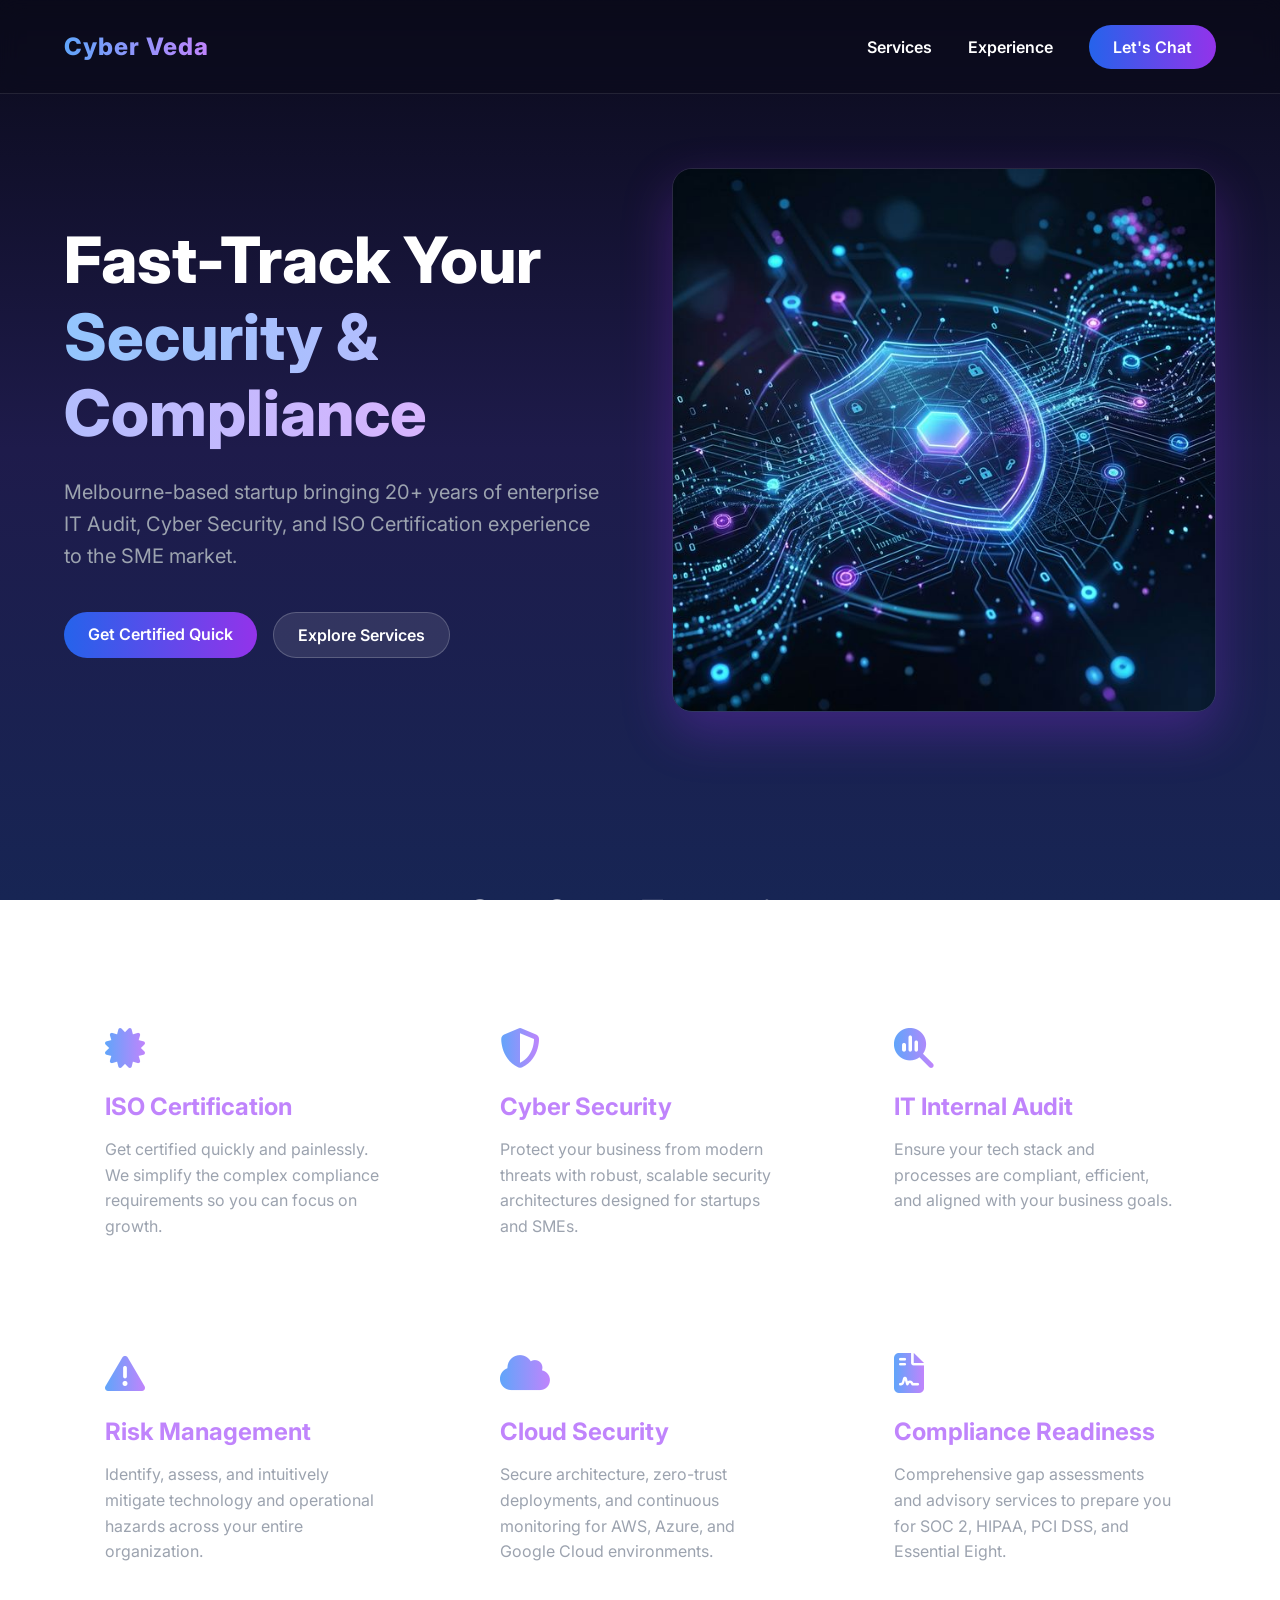
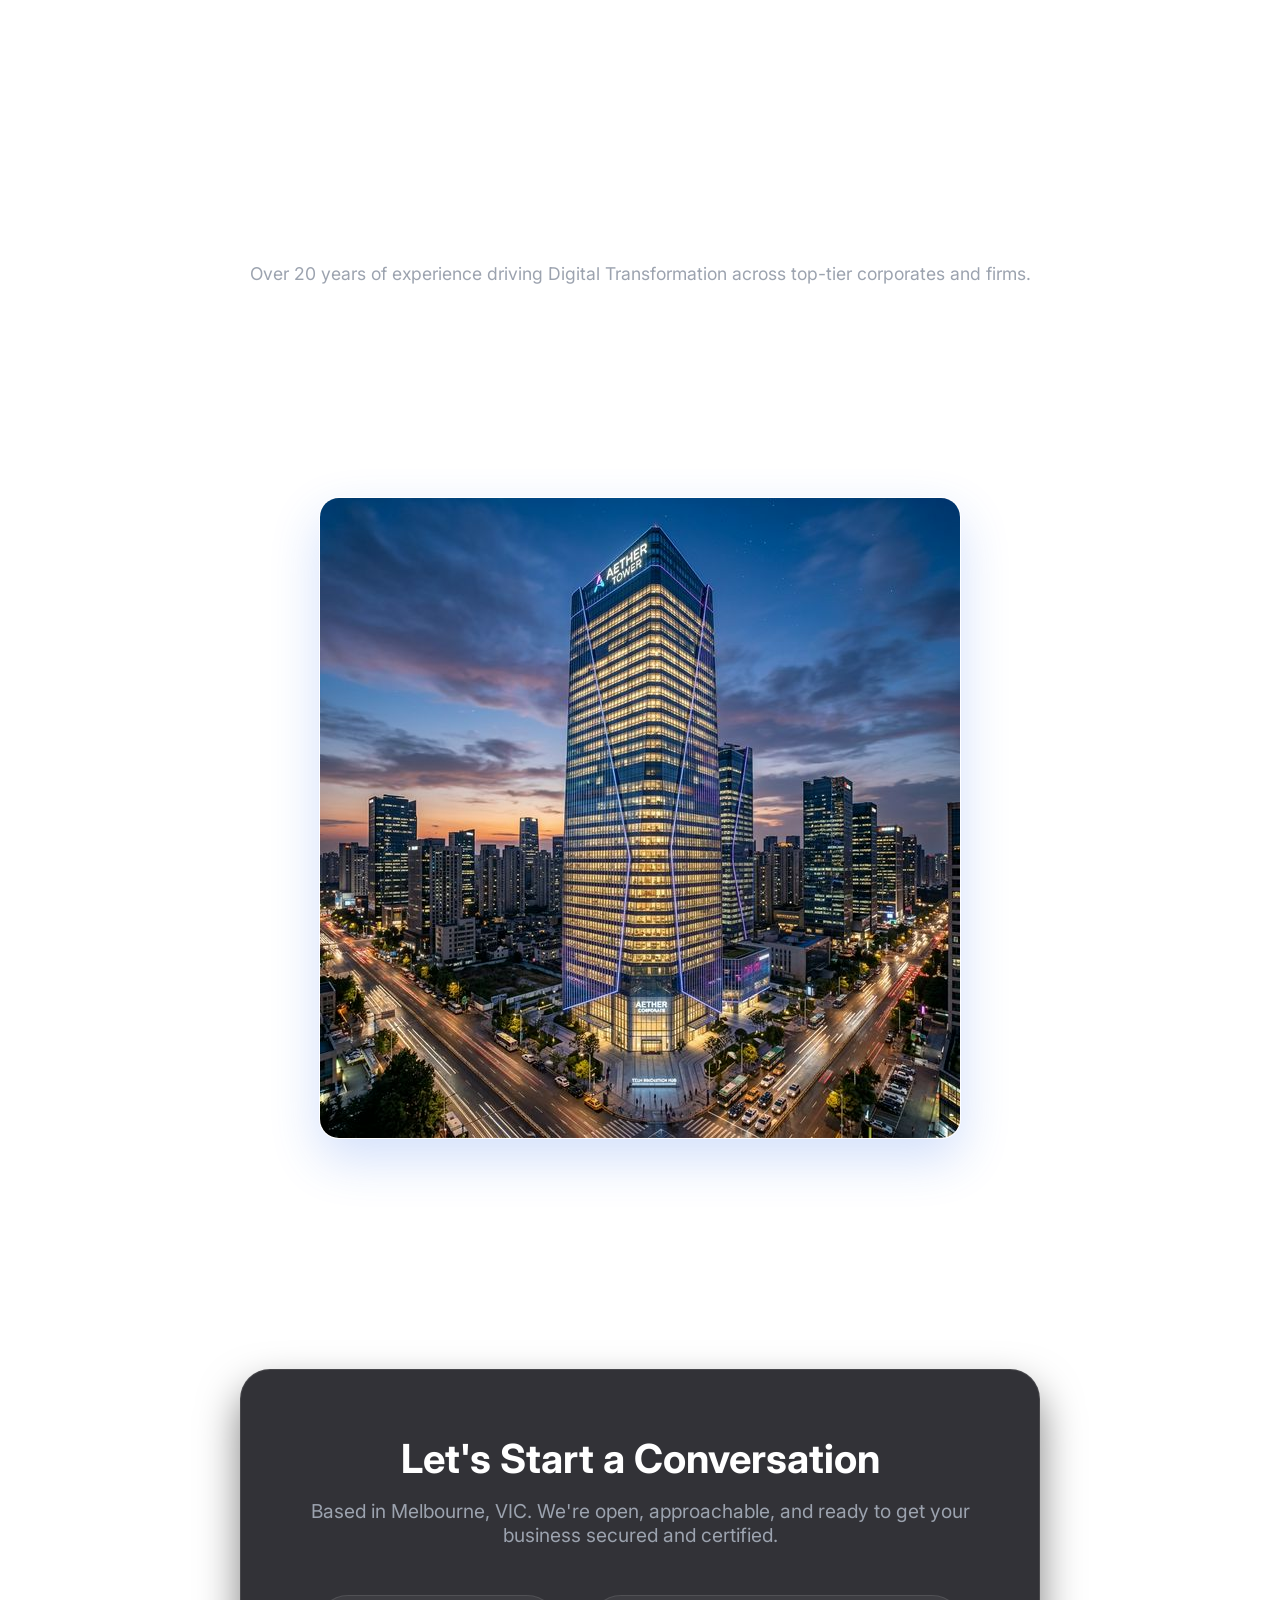
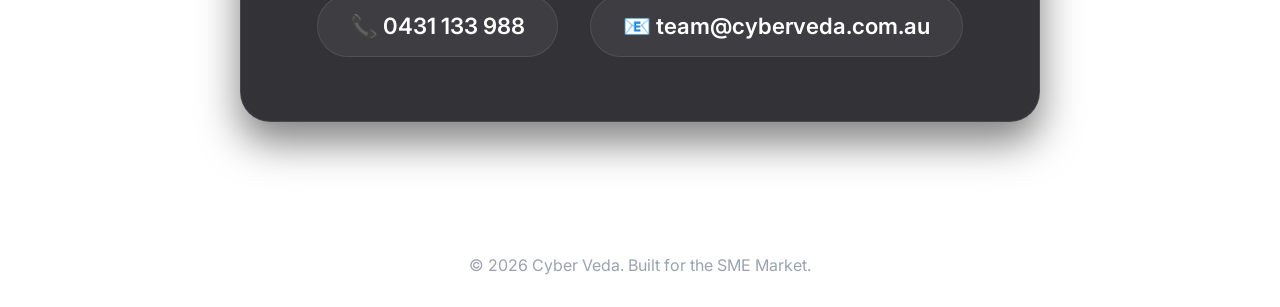
==== index.html @ 04117ef8 "Add files via upload" ====
<!DOCTYPE html>
<html lang="en">
<head>
    <meta charset="UTF-8">
    <meta name="viewport" content="width=device-width, initial-scale=1.0">
    <title>Cyber Veda | Modern IT Security & Certification</title>
    <link href="https://fonts.googleapis.com/css2?family=Inter:wght@300;400;600;800&display=swap" rel="stylesheet">
    <!-- FontAwesome for standard icons -->
    <link rel="stylesheet" href="https://cdnjs.cloudflare.com/ajax/libs/font-awesome/6.4.0/css/all.min.css">
    <link rel="stylesheet" href="styles.css">
</head>
<body>
    <div id="cursor-glow"></div>
    <div class="scroll-bg"></div>
    
    <nav>
        <div class="logo">Cyber Veda</div>
        <div class="nav-links">
            <a href="#services">Services</a>
            <a href="#experience">Experience</a>
            <a href="#contact" class="btn-primary">Let's Chat</a>
        </div>
    </nav>

    <header class="hero">
        <div class="hero-content">
            <h1>Fast-Track Your <span class="gradient-text">Security & Compliance</span></h1>
            <p>Melbourne-based startup bringing 20+ years of enterprise IT Audit, Cyber Security, and ISO Certification experience to the SME market.</p>
            <div class="hero-actions">
                <a href="#contact" class="btn-primary">Get Certified Quick</a>
                <a href="#services" class="btn-secondary">Explore Services</a>
            </div>
        </div>
        <div class="hero-image">
            <img src="cyber_hero.png" alt="Cyber Security Abstract Render">
        </div>
    </header>

    <section id="services" class="services">
        <h2>Our Core Expertise</h2>
        <div class="services-grid">
            <div class="service-card">
                <i class="fa-solid fa-certificate service-icon"></i>
                <h3>ISO Certification</h3>
                <p>Get certified quickly and painlessly. We simplify the complex compliance requirements so you can focus on growth.</p>
            </div>
            <div class="service-card">
                <i class="fa-solid fa-shield-halved service-icon"></i>
                <h3>Cyber Security</h3>
                <p>Protect your business from modern threats with robust, scalable security architectures designed for startups and SMEs.</p>
            </div>
            <div class="service-card">
                <i class="fa-solid fa-magnifying-glass-chart service-icon"></i>
                <h3>IT Internal Audit</h3>
                <p>Ensure your tech stack and processes are compliant, efficient, and aligned with your business goals.</p>
            </div>
            <div class="service-card">
                <i class="fa-solid fa-triangle-exclamation service-icon"></i>
                <h3>Risk Management</h3>
                <p>Identify, assess, and intuitively mitigate technology and operational hazards across your entire organization.</p>
            </div>
            <div class="service-card">
                <i class="fa-solid fa-cloud service-icon"></i>
                <h3>Cloud Security</h3>
                <p>Secure architecture, zero-trust deployments, and continuous monitoring for AWS, Azure, and Google Cloud environments.</p>
            </div>
            <div class="service-card">
                <i class="fa-solid fa-file-contract service-icon"></i>
                <h3>Compliance Readiness</h3>
                <p>Comprehensive gap assessments and advisory services to prepare you for SOC 2, HIPAA, PCI DSS, and Essential Eight.</p>
            </div>
        </div>
    </section>

    <section id="experience" class="experience">
        <h2>Trusted by Industry Leaders</h2>
        <p>Over 20 years of experience driving Digital Transformation across top-tier corporates and firms.</p>
        
        <div class="marquee-container">
            <div class="marquee-content">
                <span class="logo-item text-logo">ANZ</span>
                <span class="logo-item text-logo">PwC</span>
                <span class="logo-item text-logo">Bupa</span>
                <span class="logo-item text-logo">Allens</span>
                <span class="logo-item text-logo">Lander & Rogers</span>
                <span class="logo-item text-logo">Berrigan Doube Lawyers</span>
                
                <span class="logo-item text-logo">ANZ</span>
                <span class="logo-item text-logo">PwC</span>
                <span class="logo-item text-logo">Bupa</span>
                <span class="logo-item text-logo">Allens</span>
                <span class="logo-item text-logo">Lander & Rogers</span>
                <span class="logo-item text-logo">Berrigan Doube Lawyers</span>
            </div>
        </div>

        <div class="experience-showcase" style="margin-top: 5rem; display: flex; justify-content: center;">
            <img src="corporate.png" alt="Modern Corporate Skyscraper" style="max-width: 100%; border-radius: 20px; box-shadow: 0 20px 50px rgba(37, 99, 235, 0.2); border: 1px solid rgba(255, 255, 255, 0.1);">
        </div>
    </section>

    <section id="contact" class="contact">
        <div class="contact-box">
            <h2>Let's Start a Conversation</h2>
            <p>Based in Melbourne, VIC. We're open, approachable, and ready to get your business secured and certified.</p>
            <div class="contact-details">
                <a href="tel:0431133988" class="contact-link">📞 0431 133 988</a>
                <a href="mailto:team@cyberveda.com.au" class="contact-link">📧 team@cyberveda.com.au</a>
            </div>
        </div>
    </section>

    <footer>
        <p>&copy; 2026 Cyber Veda. Built for the SME Market.</p>
    </footer>

    <script src="script.js"></script>
</body>
</html>
---- styles.css ----
:root {
    --color-bg-start: #0a0a1a;
    --color-blue: #2563eb;
    --color-purple: #9333ea;
    --color-white: #ffffff;
    --color-text-muted: #9ca3af;
    --font-main: 'Inter', sans-serif;
}

* {
    margin: 0;
    padding: 0;
    box-sizing: border-box;
}

body, html {
    font-family: var(--font-main);
    color: var(--color-white);
    /* Removed background-color here so fixed backgrounds can be seen beneath the body layout */
    overflow-x: hidden;
    scroll-behavior: smooth;
}

/* Background gradient transition based on scroll */
.scroll-bg {
    position: fixed;
    top: 0;
    left: 0;
    width: 100vw;
    height: 100vh;
    z-index: -2;
    background: linear-gradient(180deg, #0a0a1a 0%, #1e1b4b 50%, #172554 100%);
    transition: background 0.3s ease;
}

/* Mouse follow glow */
#cursor-glow {
    position: fixed;
    top: -150px;
    left: -150px;
    width: 300px;
    height: 300px;
    background: radial-gradient(circle, rgba(147,51,234,0.3) 0%, rgba(37,99,235,0) 70%);
    border-radius: 50%;
    pointer-events: none;
    z-index: -1;
    transform: translate(-1000px, -1000px); /* Hide initially */
    transition: transform 0.1s ease-out;
}

/* Navigation */
nav {
    display: flex;
    justify-content: space-between;
    align-items: center;
    padding: 2rem 5%;
    position: fixed;
    width: 100%;
    top: 0;
    z-index: 100;
    background: rgba(10, 10, 26, 0.5);
    backdrop-filter: blur(10px);
    border-bottom: 1px solid rgba(255, 255, 255, 0.1);
}

.logo {
    font-size: 1.5rem;
    font-weight: 800;
    letter-spacing: 1px;
    background: linear-gradient(90deg, #60a5fa, #c084fc);
    -webkit-background-clip: text;
    background-clip: text;
    -webkit-text-fill-color: transparent;
}

.nav-links a {
    color: var(--color-white);
    text-decoration: none;
    margin-left: 2rem;
    font-weight: 600;
    transition: color 0.3s;
}

.nav-links a:hover {
    color: #c084fc;
}

/* Buttons */
.btn-primary {
    background: linear-gradient(90deg, var(--color-blue), var(--color-purple));
    padding: 0.75rem 1.5rem;
    border-radius: 50px;
    color: white !important;
    text-decoration: none;
    font-weight: 600;
    transition: transform 0.3s, box-shadow 0.3s;
    border: none;
    cursor: pointer;
}

.btn-primary:hover {
    transform: translateY(-2px);
    box-shadow: 0 10px 20px rgba(147, 51, 234, 0.4);
}

.btn-secondary {
    background: rgba(255, 255, 255, 0.1);
    padding: 0.75rem 1.5rem;
    border-radius: 50px;
    color: white;
    text-decoration: none;
    font-weight: 600;
    border: 1px solid rgba(255, 255, 255, 0.2);
    transition: background 0.3s, border-color 0.3s;
}

.btn-secondary:hover {
    background: rgba(255, 255, 255, 0.2);
    border-color: rgba(255, 255, 255, 0.4);
}

/* Typography elements */
.gradient-text {
    background: linear-gradient(90deg, #93c5fd, #d8b4fe);
    -webkit-background-clip: text;
    background-clip: text;
    -webkit-text-fill-color: transparent;
}

/* Sections */
section, header {
    padding: 80px 5%;
    display: flex;
    flex-direction: column;
    justify-content: center;
}

header.hero {
    align-items: center;
    text-align: left;
    padding-top: 150px;
    min-height: 90vh;
    flex-direction: row;
    justify-content: space-between;
    gap: 4rem;
}

.hero-content {
    flex: 1;
}

.hero-image {
    flex: 1;
    display: flex;
    justify-content: center;
    animation: fadeIn 1.4s ease-out;
}

.hero-image img {
    max-width: 100%;
    border-radius: 20px;
    box-shadow: 0 20px 50px rgba(147, 51, 234, 0.3);
    border: 1px solid rgba(255, 255, 255, 0.1);
}

.hero h1 {
    font-size: 4rem;
    font-weight: 800;
    line-height: 1.2;
    margin-bottom: 1.5rem;
    animation: fadeIn 1s ease-out;
}

.hero p {
    font-size: 1.25rem;
    color: var(--color-text-muted);
    max-width: 600px;
    margin: 0 0 2.5rem 0;
    line-height: 1.6;
    animation: fadeIn 1.2s ease-out;
}

.hero-actions {
    display: flex;
    gap: 1rem;
    justify-content: flex-start;
    animation: fadeIn 1.4s ease-out;
}

@keyframes fadeIn {
    from { opacity: 0; transform: translateY(20px); }
    to { opacity: 1; transform: translateY(0); }
}

/* Services */
.services h2, .experience h2 {
    font-size: 2.5rem;
    text-align: center;
    margin-bottom: 3rem;
}

.services-grid {
    display: grid;
    grid-template-columns: repeat(auto-fit, minmax(300px, 1fr));
    gap: 2rem;
    max-width: 1200px;
    margin: 0 auto;
}

.service-card {
    background: rgba(255, 255, 255, 0.03);
    border: 1px solid rgba(255, 255, 255, 0.05);
    border-radius: 20px;
    padding: 2.5rem;
    backdrop-filter: blur(10px);
    transition: transform 0.3s, background 0.3s;
}

.service-card:hover {
    transform: translateY(-10px);
    background: rgba(255, 255, 255, 0.08);
    border-color: rgba(147, 51, 234, 0.3);
}

.service-icon {
    font-size: 2.5rem;
    margin-bottom: 1.5rem;
    background: linear-gradient(90deg, #60a5fa, #c084fc);
    -webkit-background-clip: text;
    background-clip: text;
    -webkit-text-fill-color: transparent;
    display: inline-block;
}

.service-card h3 {
    font-size: 1.5rem;
    margin-bottom: 1rem;
    color: #c084fc;
}

.service-card p {
    color: var(--color-text-muted);
    line-height: 1.6;
}

/* Experience Marquee */
.experience {
    text-align: center;
    min-height: auto;
    padding-bottom: 150px;
}

.experience p {
    color: var(--color-text-muted);
    margin-bottom: 3rem;
    font-size: 1.1rem;
}

.marquee-container {
    overflow: hidden;
    white-space: nowrap;
    position: relative;
    width: 100%;
    padding: 1.5rem 0;
    background: rgba(255, 255, 255, 0.02);
    border-top: 1px solid rgba(255, 255, 255, 0.05);
    border-bottom: 1px solid rgba(255, 255, 255, 0.05);
}

.marquee-content {
    display: inline-block;
    animation: marquee 20s linear infinite;
}

.text-logo {
    font-size: 1.8rem;
    font-weight: 800;
    color: rgba(255, 255, 255, 0.4);
    margin: 0 4rem;
    display: inline-block;
    vertical-align: middle;
    transition: color 0.3s, transform 0.3s;
}

.text-logo:hover {
    color: var(--color-white);
    transform: scale(1.1);
}

@keyframes marquee {
    0% { transform: translateX(0); }
    100% { transform: translateX(-50%); }
}

/* Contact Section */
.contact {
    align-items: center;
    padding-bottom: 100px;
}

.contact-box {
    background: rgba(15, 15, 20, 0.85);
    border: 1px solid rgba(255, 255, 255, 0.1);
    border-radius: 30px;
    padding: 4rem;
    text-align: center;
    max-width: 800px;
    backdrop-filter: blur(20px);
    box-shadow: 0 20px 40px rgba(0, 0, 0, 0.5);
}

.contact-box h2 {
    font-size: 2.5rem;
    margin-bottom: 1rem;
}

.contact-box p {
    color: var(--color-text-muted);
    margin-bottom: 3rem;
    font-size: 1.2rem;
}

.contact-details {
    display: flex;
    justify-content: center;
    gap: 2rem;
    flex-wrap: wrap;
}

.contact-link {
    font-size: 1.4rem;
    color: var(--color-white);
    text-decoration: none;
    font-weight: 600;
    background: rgba(255, 255, 255, 0.05);
    padding: 1rem 2rem;
    border-radius: 50px;
    border: 1px solid rgba(255, 255, 255, 0.1);
    transition: background 0.3s, transform 0.3s, border-color 0.3s;
    display: flex;
    align-items: center;
    gap: 10px;
}

.contact-link:hover {
    background: rgba(147, 51, 234, 0.2);
    border-color: rgba(147, 51, 234, 0.5);
    transform: scale(1.05);
}

/* Footer */
footer {
    text-align: center;
    padding: 2rem;
    color: var(--color-text-muted);
    border-top: 1px solid rgba(255, 255, 255, 0.02);
}

/* Responsive */
@media (max-width: 768px) {
    .hero h1 { font-size: 2.5rem; }
    .hero p { font-size: 1rem; }
    .nav-links { display: none; }
    .contact-details { flex-direction: column; gap: 1rem; }
    .contact-box { padding: 2rem; margin: 0 1rem; }
    .marquee-content { animation: marquee 10s linear infinite; }
}
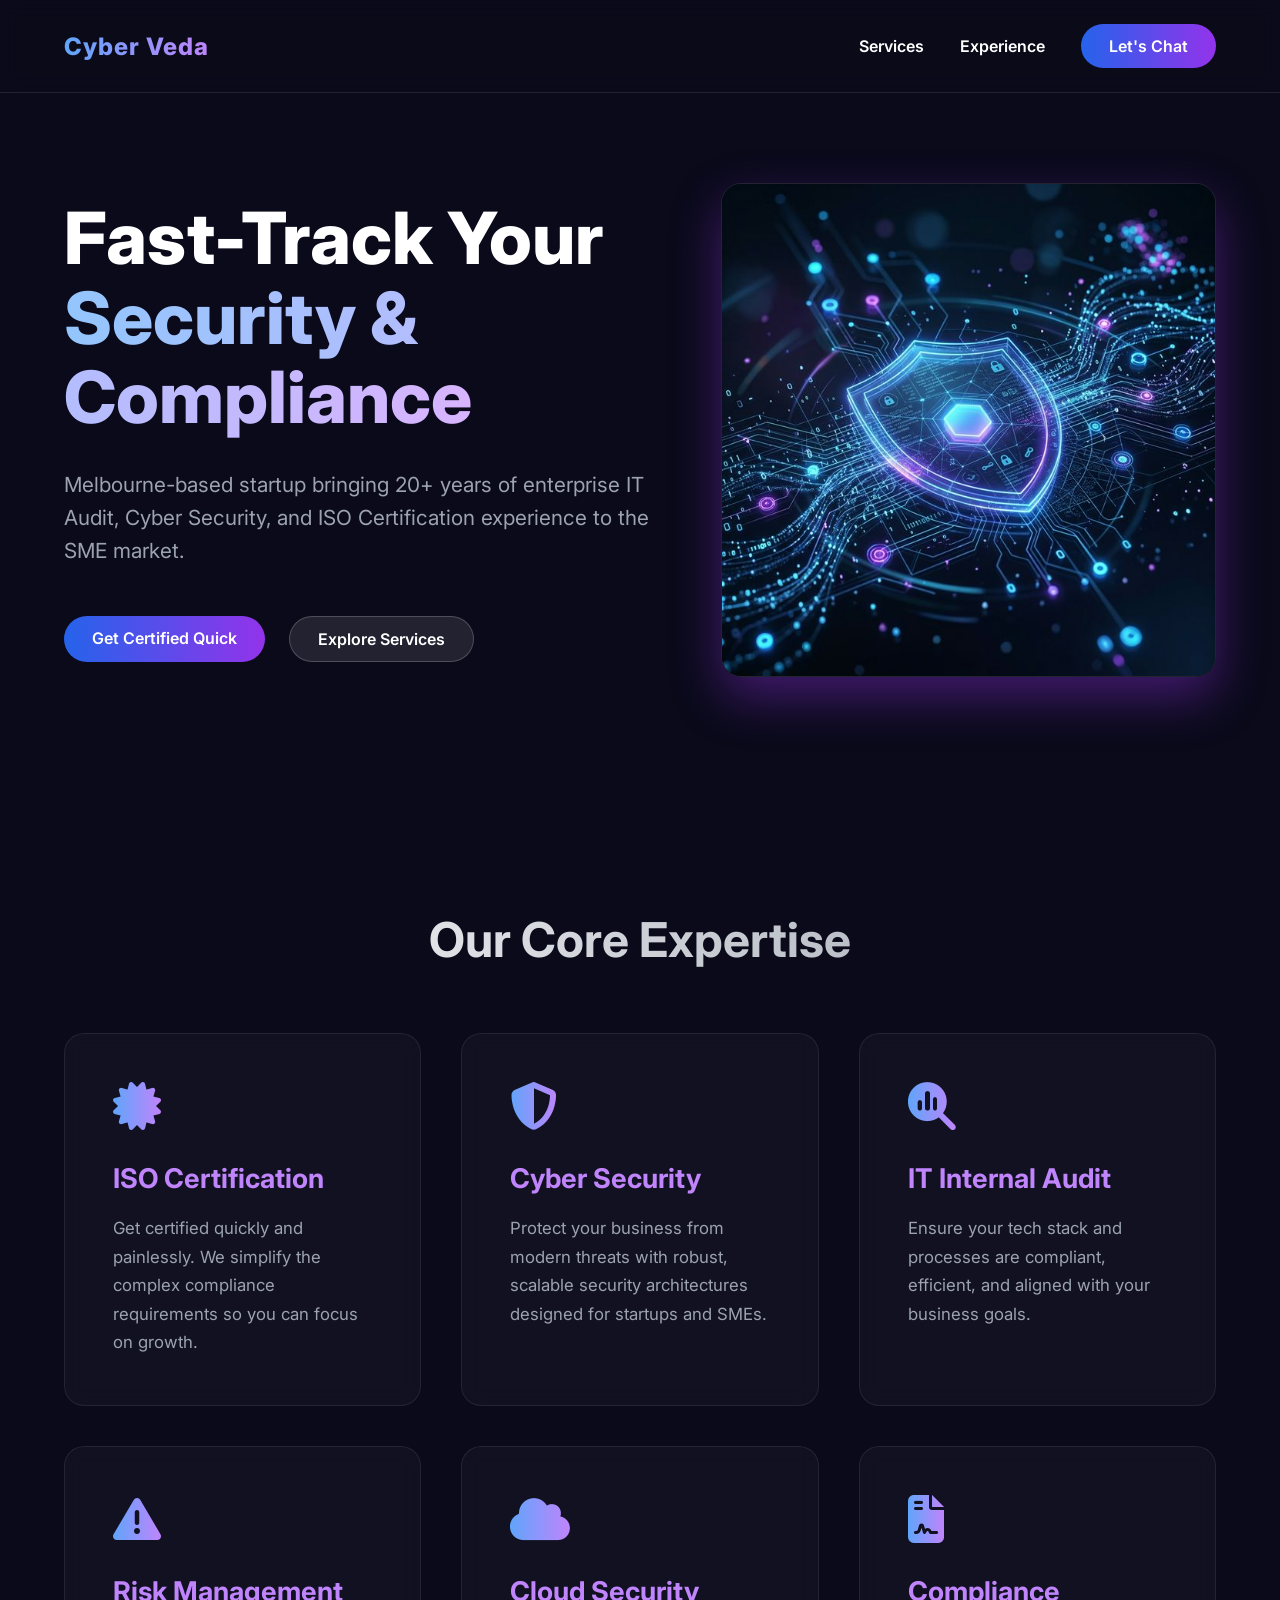
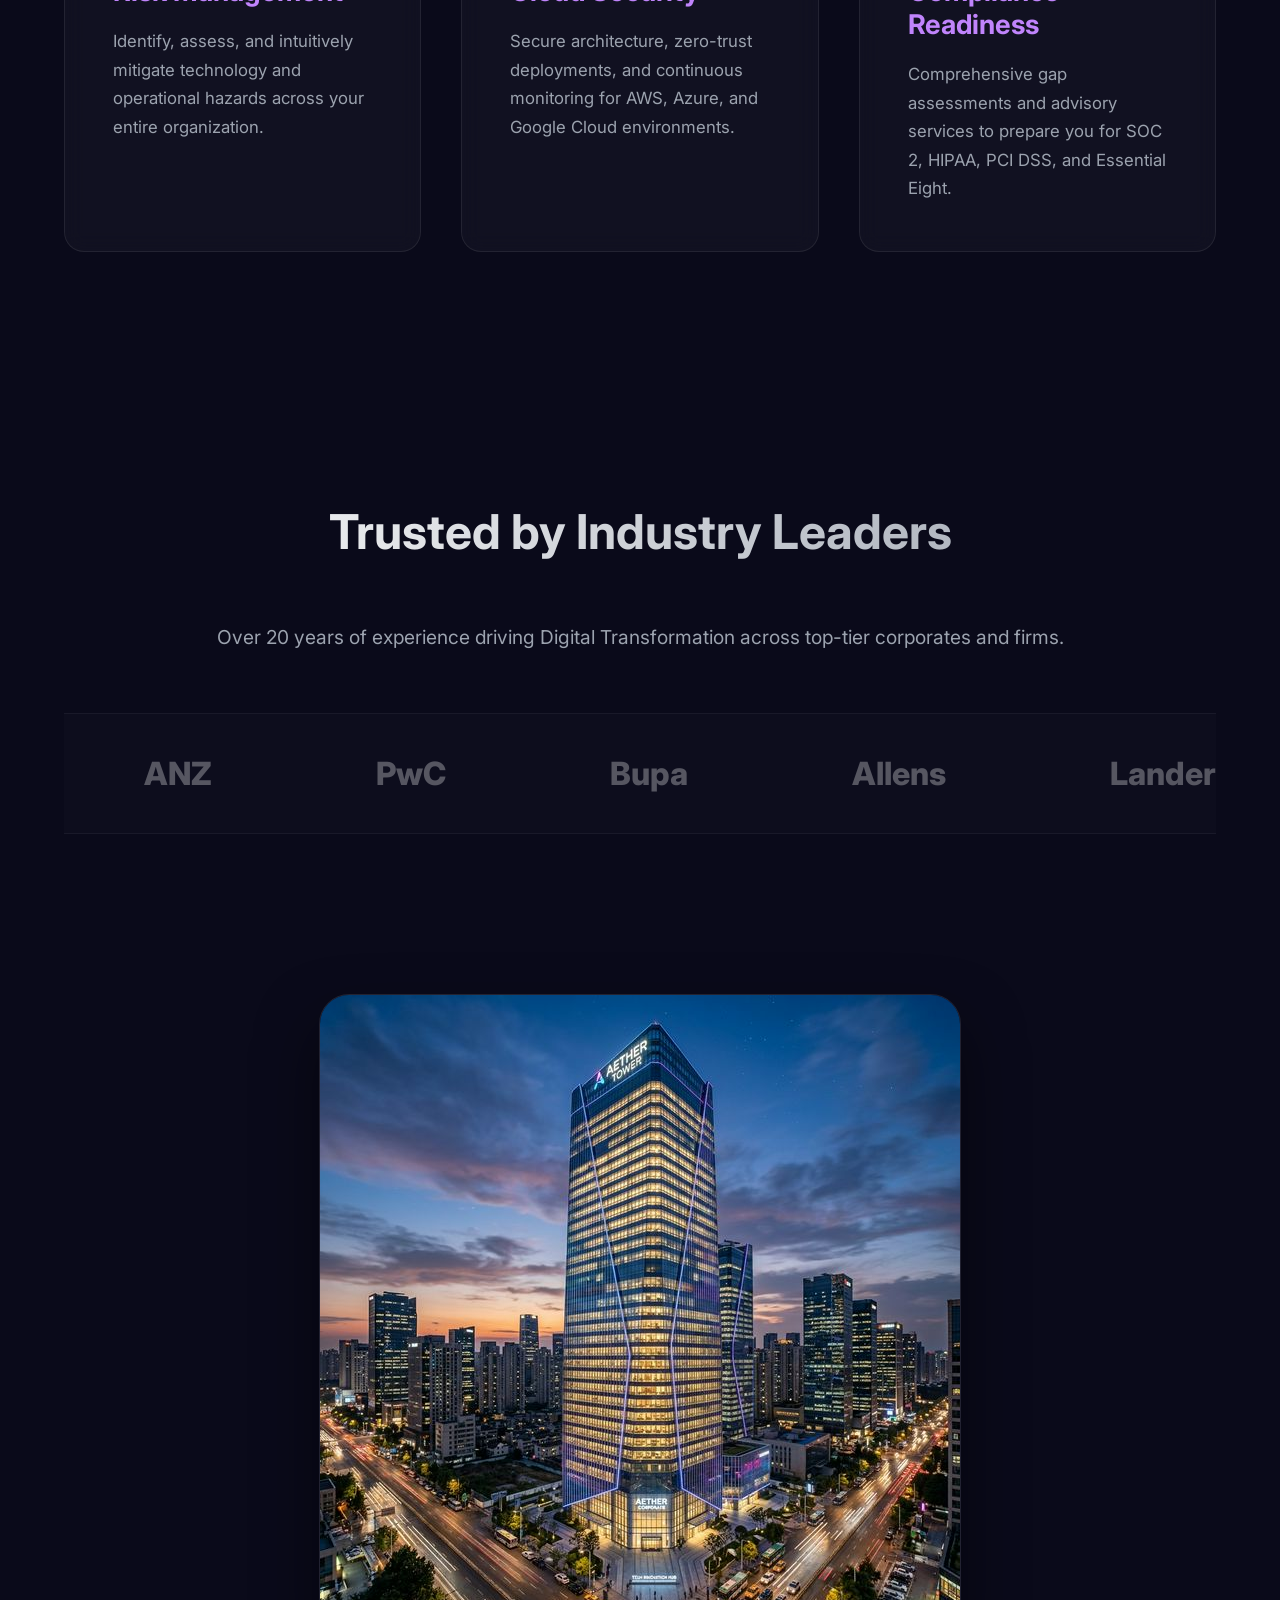
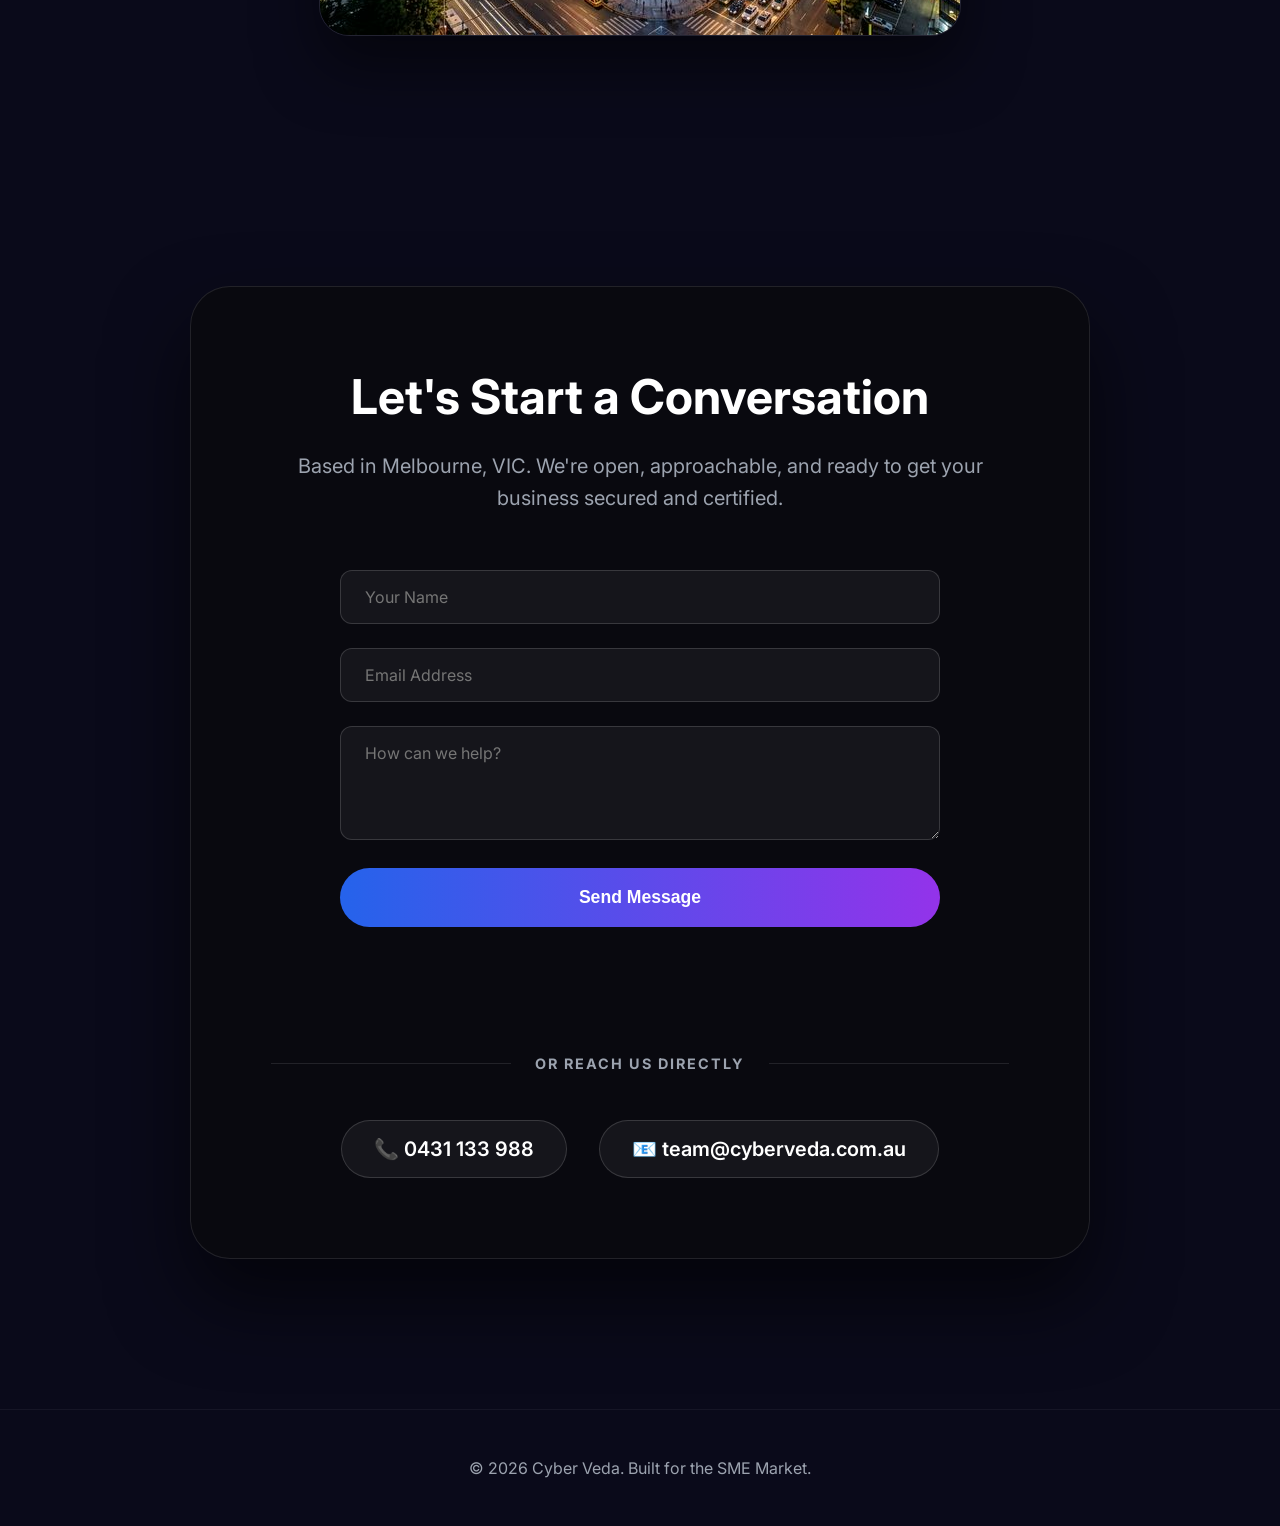
==== commit 473a414d: "update mobile view" ====
--- a/index.html
+++ b/index.html
@@ -15,7 +15,10 @@
     
     <nav>
         <div class="logo">Cyber Veda</div>
-        <div class="nav-links">
+        <div class="nav-toggle" id="mobile-menu-btn">
+            <i class="fa-solid fa-bars"></i>
+        </div>
+        <div class="nav-links" id="nav-links">
             <a href="#services">Services</a>
             <a href="#experience">Experience</a>
             <a href="#contact" class="btn-primary">Let's Chat</a>
@@ -94,8 +97,8 @@
             </div>
         </div>
 
-        <div class="experience-showcase" style="margin-top: 5rem; display: flex; justify-content: center;">
-            <img src="corporate.png" alt="Modern Corporate Skyscraper" style="max-width: 100%; border-radius: 20px; box-shadow: 0 20px 50px rgba(37, 99, 235, 0.2); border: 1px solid rgba(255, 255, 255, 0.1);">
+        <div class="experience-showcase">
+            <img src="corporate.png" alt="Modern Corporate Skyscraper" class="showcase-img">
         </div>
     </section>
 
@@ -103,6 +106,23 @@
         <div class="contact-box">
             <h2>Let's Start a Conversation</h2>
             <p>Based in Melbourne, VIC. We're open, approachable, and ready to get your business secured and certified.</p>
+            
+            <form id="contact-form" class="contact-form">
+                <div class="form-group">
+                    <input type="text" name="name" placeholder="Your Name" required>
+                </div>
+                <div class="form-group">
+                    <input type="email" name="email" placeholder="Email Address" required>
+                </div>
+                <div class="form-group">
+                    <textarea name="message" placeholder="How can we help?" rows="4" required></textarea>
+                </div>
+                <button type="submit" class="btn-primary">Send Message</button>
+                <div id="form-status" class="form-status"></div>
+            </form>
+
+            <div class="contact-divider"><span>OR REACH US DIRECTLY</span></div>
+
             <div class="contact-details">
                 <a href="tel:0431133988" class="contact-link">📞 0431 133 988</a>
                 <a href="mailto:team@cyberveda.com.au" class="contact-link">📧 team@cyberveda.com.au</a>
--- a/styles.css
+++ b/styles.css
@@ -16,9 +16,10 @@
 body, html {
     font-family: var(--font-main);
     color: var(--color-white);
-    /* Removed background-color here so fixed backgrounds can be seen beneath the body layout */
+    background-color: var(--color-bg-start);
     overflow-x: hidden;
     scroll-behavior: smooth;
+    width: 100%;
 }
 
 /* Background gradient transition based on scroll */
@@ -36,8 +37,8 @@
 /* Mouse follow glow */
 #cursor-glow {
     position: fixed;
-    top: -150px;
-    left: -150px;
+    top: 0;
+    left: 0;
     width: 300px;
     height: 300px;
     background: radial-gradient(circle, rgba(147,51,234,0.3) 0%, rgba(37,99,235,0) 70%);
@@ -53,12 +54,12 @@
     display: flex;
     justify-content: space-between;
     align-items: center;
-    padding: 2rem 5%;
+    padding: 1.5rem 5%;
     position: fixed;
     width: 100%;
     top: 0;
-    z-index: 100;
-    background: rgba(10, 10, 26, 0.5);
+    z-index: 1000;
+    background: rgba(10, 10, 26, 0.8);
     backdrop-filter: blur(10px);
     border-bottom: 1px solid rgba(255, 255, 255, 0.1);
 }
@@ -85,10 +86,17 @@
     color: #c084fc;
 }
 
+.nav-toggle {
+    display: none;
+    color: var(--color-white);
+    font-size: 1.5rem;
+    cursor: pointer;
+}
+
 /* Buttons */
 .btn-primary {
     background: linear-gradient(90deg, var(--color-blue), var(--color-purple));
-    padding: 0.75rem 1.5rem;
+    padding: 0.75rem 1.75rem;
     border-radius: 50px;
     color: white !important;
     text-decoration: none;
@@ -96,6 +104,7 @@
     transition: transform 0.3s, box-shadow 0.3s;
     border: none;
     cursor: pointer;
+    display: inline-block;
 }
 
 .btn-primary:hover {
@@ -105,13 +114,14 @@
 
 .btn-secondary {
     background: rgba(255, 255, 255, 0.1);
-    padding: 0.75rem 1.5rem;
+    padding: 0.75rem 1.75rem;
     border-radius: 50px;
     color: white;
     text-decoration: none;
     font-weight: 600;
     border: 1px solid rgba(255, 255, 255, 0.2);
     transition: background 0.3s, border-color 0.3s;
+    display: inline-block;
 }
 
 .btn-secondary:hover {
@@ -129,10 +139,12 @@
 
 /* Sections */
 section, header {
-    padding: 80px 5%;
+    padding: 100px 5%;
     display: flex;
     flex-direction: column;
     justify-content: center;
+    max-width: 1400px;
+    margin: 0 auto;
 }
 
 header.hero {
@@ -146,7 +158,7 @@
 }
 
 .hero-content {
-    flex: 1;
+    flex: 1.2;
 }
 
 .hero-image {
@@ -159,30 +171,30 @@
 .hero-image img {
     max-width: 100%;
     border-radius: 20px;
-    box-shadow: 0 20px 50px rgba(147, 51, 234, 0.3);
+    box-shadow: 0 20px 50px rgba(147, 51, 234, 0.4);
     border: 1px solid rgba(255, 255, 255, 0.1);
 }
 
 .hero h1 {
-    font-size: 4rem;
+    font-size: 4.5rem;
     font-weight: 800;
-    line-height: 1.2;
-    margin-bottom: 1.5rem;
+    line-height: 1.1;
+    margin-bottom: 2rem;
     animation: fadeIn 1s ease-out;
 }
 
 .hero p {
-    font-size: 1.25rem;
+    font-size: 1.3rem;
     color: var(--color-text-muted);
     max-width: 600px;
-    margin: 0 0 2.5rem 0;
+    margin: 0 0 3rem 0;
     line-height: 1.6;
     animation: fadeIn 1.2s ease-out;
 }
 
 .hero-actions {
     display: flex;
-    gap: 1rem;
+    gap: 1.5rem;
     justify-content: flex-start;
     animation: fadeIn 1.4s ease-out;
 }
@@ -194,37 +206,41 @@
 
 /* Services */
 .services h2, .experience h2 {
-    font-size: 2.5rem;
+    font-size: 3rem;
     text-align: center;
-    margin-bottom: 3rem;
+    margin-bottom: 4rem;
+    background: linear-gradient(90deg, #fff, #9ca3af);
+    -webkit-background-clip: text;
+    background-clip: text;
+    -webkit-text-fill-color: transparent;
 }
 
 .services-grid {
     display: grid;
-    grid-template-columns: repeat(auto-fit, minmax(300px, 1fr));
-    gap: 2rem;
+    grid-template-columns: repeat(auto-fit, minmax(350px, 1fr));
+    gap: 2.5rem;
     max-width: 1200px;
     margin: 0 auto;
 }
 
 .service-card {
     background: rgba(255, 255, 255, 0.03);
-    border: 1px solid rgba(255, 255, 255, 0.05);
+    border: 1px solid rgba(255, 255, 255, 0.08);
     border-radius: 20px;
-    padding: 2.5rem;
+    padding: 3rem;
     backdrop-filter: blur(10px);
-    transition: transform 0.3s, background 0.3s;
+    transition: transform 0.4s cubic-bezier(0.175, 0.885, 0.32, 1.275), background 0.3s;
 }
 
 .service-card:hover {
-    transform: translateY(-10px);
-    background: rgba(255, 255, 255, 0.08);
-    border-color: rgba(147, 51, 234, 0.3);
+    transform: translateY(-12px) scale(1.02);
+    background: rgba(255, 255, 255, 0.1);
+    border-color: rgba(147, 51, 234, 0.4);
 }
 
 .service-icon {
-    font-size: 2.5rem;
-    margin-bottom: 1.5rem;
+    font-size: 3rem;
+    margin-bottom: 2rem;
     background: linear-gradient(90deg, #60a5fa, #c084fc);
     -webkit-background-clip: text;
     background-clip: text;
@@ -233,27 +249,28 @@
 }
 
 .service-card h3 {
-    font-size: 1.5rem;
-    margin-bottom: 1rem;
+    font-size: 1.7rem;
+    margin-bottom: 1.2rem;
     color: #c084fc;
 }
 
 .service-card p {
     color: var(--color-text-muted);
-    line-height: 1.6;
+    line-height: 1.7;
+    font-size: 1.05rem;
 }
 
 /* Experience Marquee */
 .experience {
     text-align: center;
-    min-height: auto;
+    padding-top: 150px;
     padding-bottom: 150px;
 }
 
 .experience p {
     color: var(--color-text-muted);
-    margin-bottom: 3rem;
-    font-size: 1.1rem;
+    margin-bottom: 4rem;
+    font-size: 1.2rem;
 }
 
 .marquee-container {
@@ -261,22 +278,23 @@
     white-space: nowrap;
     position: relative;
     width: 100%;
-    padding: 1.5rem 0;
-    background: rgba(255, 255, 255, 0.02);
+    padding: 2.5rem 0;
+    margin-bottom: 6rem;
+    background: rgba(255, 255, 255, 0.01);
     border-top: 1px solid rgba(255, 255, 255, 0.05);
     border-bottom: 1px solid rgba(255, 255, 255, 0.05);
 }
 
 .marquee-content {
     display: inline-block;
-    animation: marquee 20s linear infinite;
+    animation: marquee 30s linear infinite;
 }
 
 .text-logo {
-    font-size: 1.8rem;
+    font-size: 2rem;
     font-weight: 800;
-    color: rgba(255, 255, 255, 0.4);
-    margin: 0 4rem;
+    color: rgba(255, 255, 255, 0.3);
+    margin: 0 5rem;
     display: inline-block;
     vertical-align: middle;
     transition: color 0.3s, transform 0.3s;
@@ -292,32 +310,103 @@
     100% { transform: translateX(-50%); }
 }
 
-/* Contact Section */
+.experience-showcase {
+    display: flex;
+    justify-content: center;
+    margin-top: 4rem;
+}
+
+.showcase-img {
+    max-width: 100%;
+    border-radius: 30px;
+    box-shadow: 0 30px 60px rgba(0, 0, 0, 0.5);
+    border: 1px solid rgba(255, 255, 255, 0.1);
+}
+
+/* Contact Section & Form */
 .contact {
     align-items: center;
-    padding-bottom: 100px;
+    padding-bottom: 150px;
 }
 
 .contact-box {
-    background: rgba(15, 15, 20, 0.85);
+    background: rgba(10, 10, 15, 0.95);
     border: 1px solid rgba(255, 255, 255, 0.1);
-    border-radius: 30px;
-    padding: 4rem;
+    border-radius: 40px;
+    padding: 5rem;
     text-align: center;
-    max-width: 800px;
+    max-width: 900px;
     backdrop-filter: blur(20px);
-    box-shadow: 0 20px 40px rgba(0, 0, 0, 0.5);
+    box-shadow: 0 40px 80px rgba(0, 0, 0, 0.6);
+    width: 100%;
 }
 
 .contact-box h2 {
-    font-size: 2.5rem;
-    margin-bottom: 1rem;
+    font-size: 3rem;
+    margin-bottom: 1.5rem;
 }
 
 .contact-box p {
     color: var(--color-text-muted);
+    margin-bottom: 3.5rem;
+    font-size: 1.25rem;
+    line-height: 1.6;
+}
+
+.contact-form {
+    display: flex;
+    flex-direction: column;
+    gap: 1.5rem;
+    max-width: 600px;
+    margin: 0 auto 4rem;
+    text-align: left;
+}
+
+.form-group input, .form-group textarea {
+    width: 100%;
+    background: rgba(255, 255, 255, 0.05);
+    border: 1px solid rgba(255, 255, 255, 0.15);
+    border-radius: 12px;
+    padding: 1rem 1.5rem;
+    color: white;
+    font-family: inherit;
+    font-size: 1rem;
+    transition: border-color 0.3s, background 0.3s;
+}
+
+.form-group input:focus, .form-group textarea:focus {
+    outline: none;
+    border-color: var(--color-blue);
+    background: rgba(255, 255, 255, 0.08);
+}
+
+.contact-form button {
+    width: 100%;
+    font-size: 1.1rem;
+    padding: 1.2rem;
+}
+
+.contact-divider {
+    position: relative;
     margin-bottom: 3rem;
-    font-size: 1.2rem;
+    display: flex;
+    align-items: center;
+    justify-content: center;
+}
+
+.contact-divider::before, .contact-divider::after {
+    content: "";
+    flex: 1;
+    height: 1px;
+    background: rgba(255, 255, 255, 0.1);
+}
+
+.contact-divider span {
+    padding: 0 1.5rem;
+    font-size: 0.9rem;
+    font-weight: 700;
+    color: var(--color-text-muted);
+    letter-spacing: 2px;
 }
 
 .contact-details {
@@ -328,40 +417,109 @@
 }
 
 .contact-link {
-    font-size: 1.4rem;
+    font-size: 1.25rem;
     color: var(--color-white);
     text-decoration: none;
     font-weight: 600;
     background: rgba(255, 255, 255, 0.05);
     padding: 1rem 2rem;
     border-radius: 50px;
-    border: 1px solid rgba(255, 255, 255, 0.1);
+    border: 1px solid rgba(255, 255, 255, 0.15);
     transition: background 0.3s, transform 0.3s, border-color 0.3s;
     display: flex;
     align-items: center;
-    gap: 10px;
+    gap: 12px;
 }
 
 .contact-link:hover {
     background: rgba(147, 51, 234, 0.2);
     border-color: rgba(147, 51, 234, 0.5);
-    transform: scale(1.05);
-}
+    transform: translateY(-5px);
+}
+
+.form-status {
+    margin-top: 1rem;
+    text-align: center;
+    font-weight: 600;
+    min-height: 24px;
+}
+
+.form-status.success { color: #10b981; }
+.form-status.error { color: #ef4444; }
 
 /* Footer */
 footer {
     text-align: center;
-    padding: 2rem;
+    padding: 3rem;
     color: var(--color-text-muted);
-    border-top: 1px solid rgba(255, 255, 255, 0.02);
-}
-
-/* Responsive */
+    border-top: 1px solid rgba(255, 255, 255, 0.05);
+}
+
+/* --- MOBILE RESPONSIVENESS --- */
+
+@media (max-width: 1024px) {
+    header.hero {
+        flex-direction: column;
+        text-align: center;
+        padding-top: 120px;
+        gap: 3rem;
+    }
+    
+    .hero h1 { font-size: 3.5rem; }
+    .hero-content { flex: none; width: 100%; }
+    .hero p { margin: 0 auto 3rem; }
+    .hero-actions { justify-content: center; }
+}
+
 @media (max-width: 768px) {
-    .hero h1 { font-size: 2.5rem; }
-    .hero p { font-size: 1rem; }
-    .nav-links { display: none; }
+    body { cursor: default !important; }
+    #cursor-glow { display: none; }
+    
+    nav { padding: 1rem 5%; }
+    .nav-toggle { display: block; }
+    
+    .nav-links {
+        display: none;
+        position: absolute;
+        top: 100%;
+        left: 0;
+        width: 100%;
+        background: rgba(10, 10, 26, 0.95);
+        flex-direction: column;
+        padding: 2rem;
+        text-align: center;
+        border-bottom: 1px solid rgba(255, 255, 255, 0.1);
+        backdrop-filter: blur(20px);
+    }
+    
+    .nav-links.active { display: flex; }
+    
+    .nav-links a {
+        margin: 1.5rem 0;
+        font-size: 1.2rem;
+    }
+    
+    .hero h1 { font-size: 2.8rem; }
+    .hero-actions { flex-direction: column; gap: 1rem; }
+    
+    .services h2, .experience h2, .contact-box h2 { font-size: 2.5rem; }
+    
+    .services-grid { grid-template-columns: 1fr; }
+    
+    .service-card { padding: 2rem; }
+    
+    .contact-box { padding: 3rem 1.5rem; }
+    
     .contact-details { flex-direction: column; gap: 1rem; }
-    .contact-box { padding: 2rem; margin: 0 1rem; }
-    .marquee-content { animation: marquee 10s linear infinite; }
-}
+    
+    .contact-link { justify-content: center; width: 100%; }
+    
+    .text-logo { font-size: 1.5rem; margin: 0 2rem; }
+    
+    .marquee-content { animation: marquee 15s linear infinite; }
+}
+
+@media (max-width: 480px) {
+    .hero h1 { font-size: 2.3rem; }
+    .btn-primary, .btn-secondary { width: 100%; text-align: center; }
+}
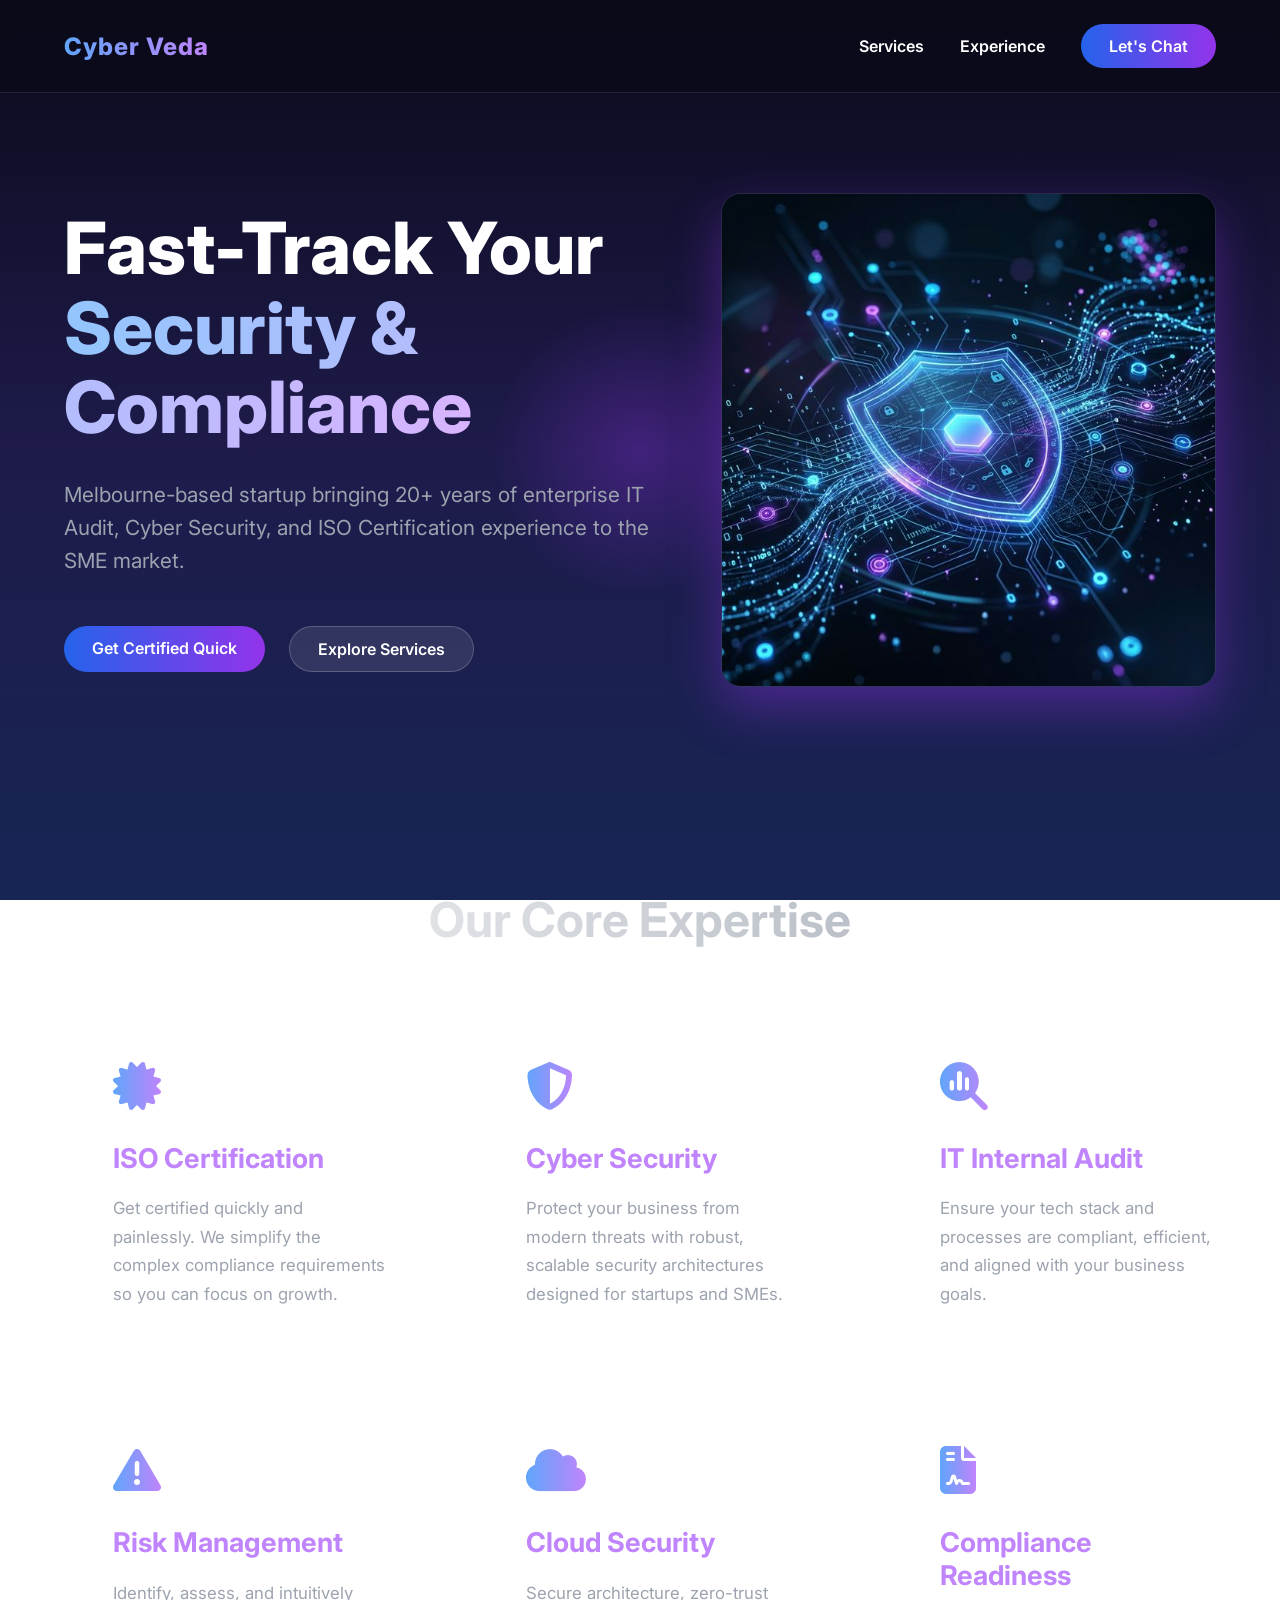
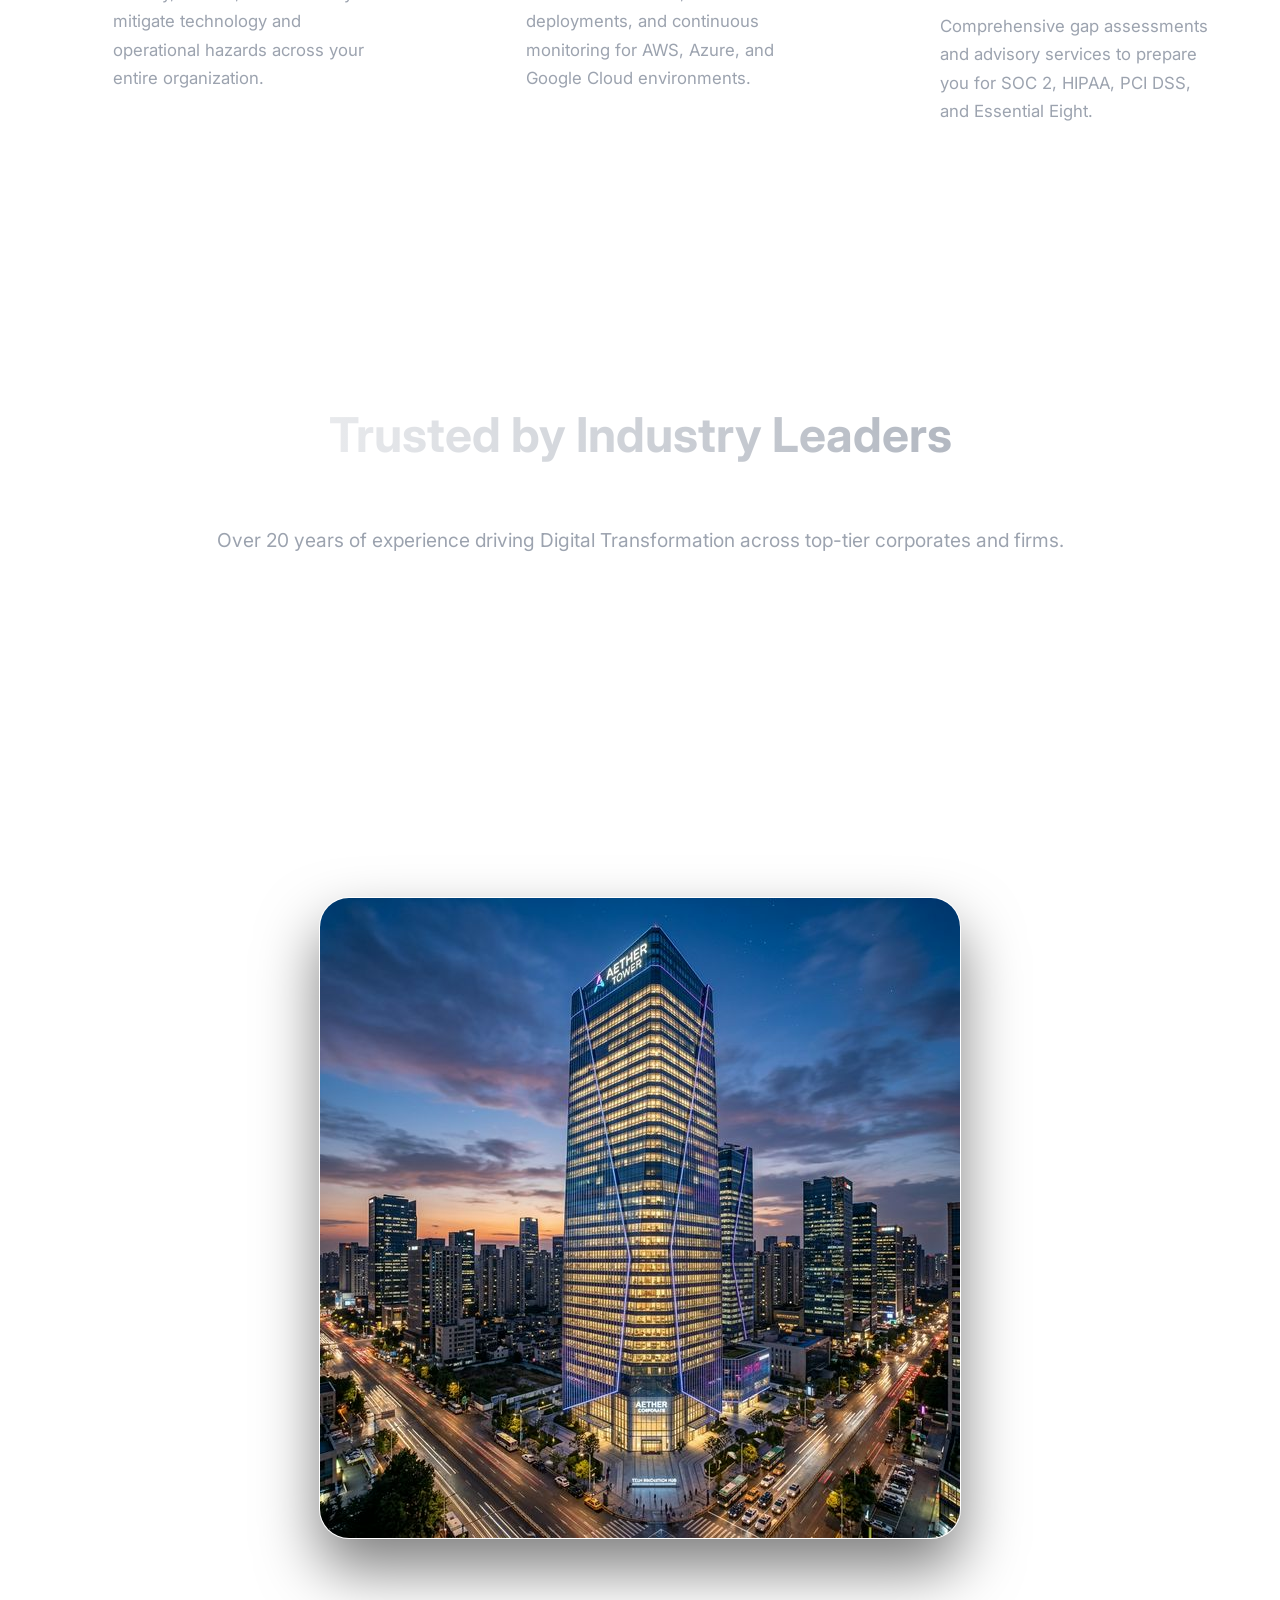
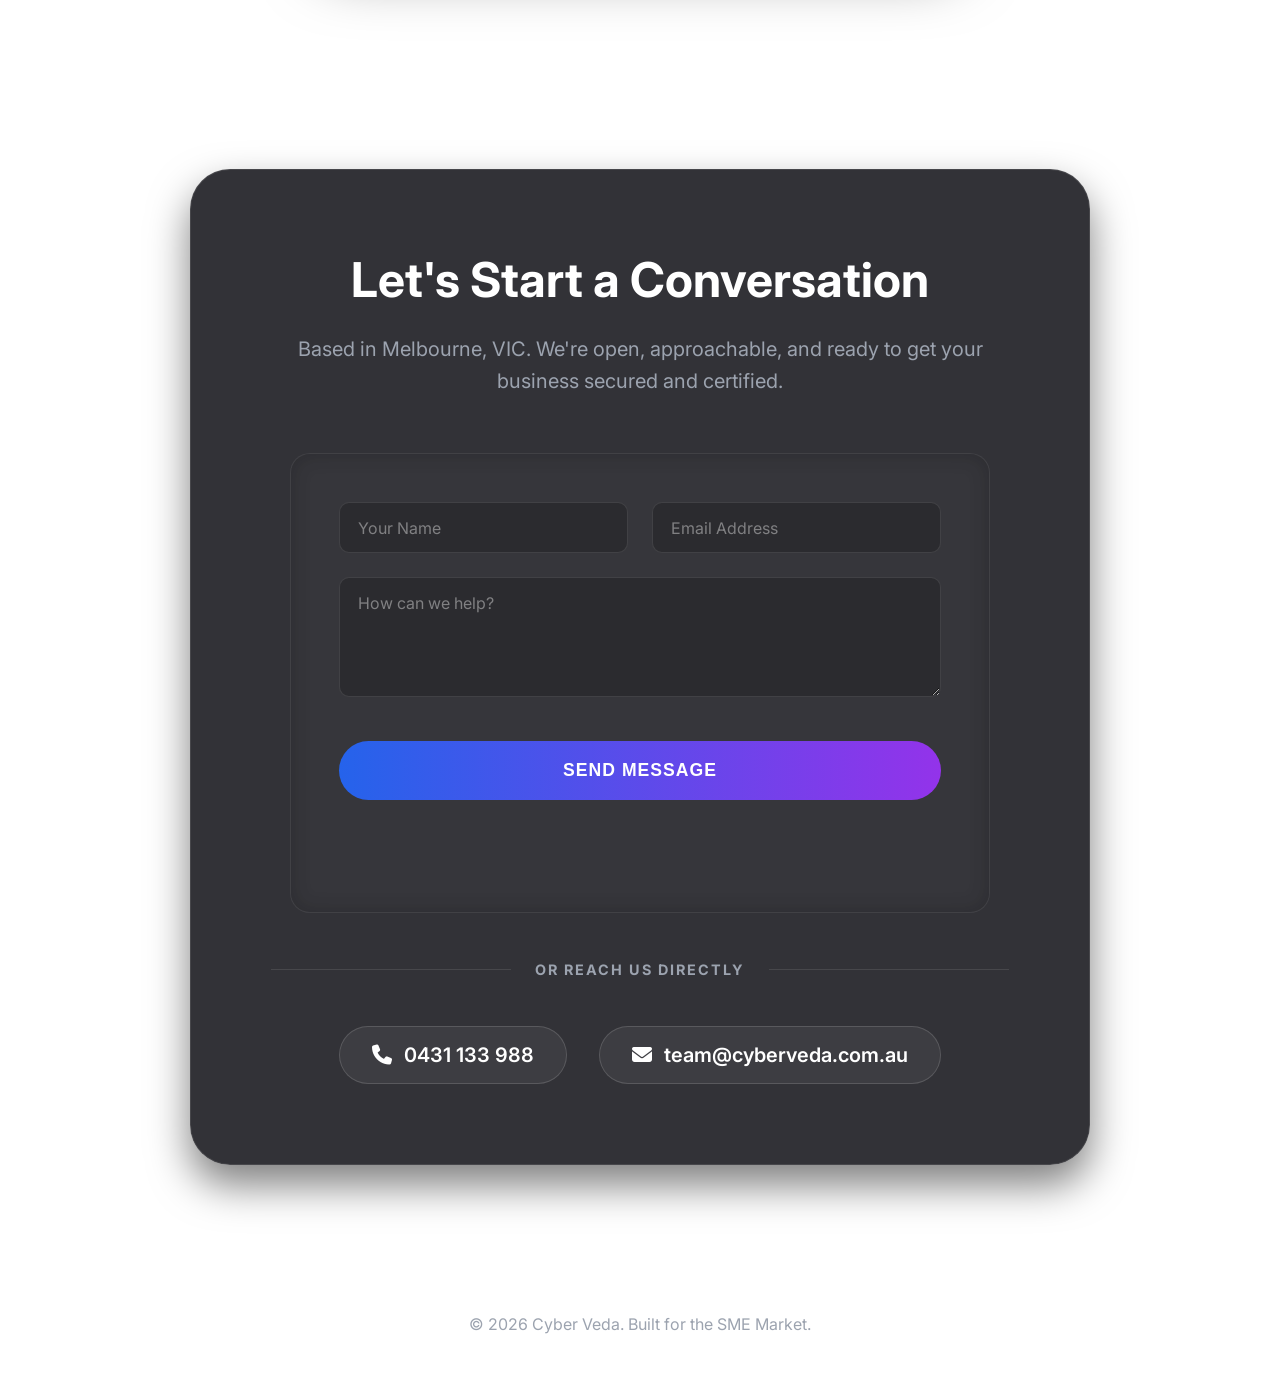
==== commit cffa1206: "updated" ====
--- a/index.html
+++ b/index.html
@@ -5,7 +5,6 @@
     <meta name="viewport" content="width=device-width, initial-scale=1.0">
     <title>Cyber Veda | Modern IT Security & Certification</title>
     <link href="https://fonts.googleapis.com/css2?family=Inter:wght@300;400;600;800&display=swap" rel="stylesheet">
-    <!-- FontAwesome for standard icons -->
     <link rel="stylesheet" href="https://cdnjs.cloudflare.com/ajax/libs/font-awesome/6.4.0/css/all.min.css">
     <link rel="stylesheet" href="styles.css">
 </head>
@@ -108,24 +107,29 @@
             <p>Based in Melbourne, VIC. We're open, approachable, and ready to get your business secured and certified.</p>
             
             <form id="contact-form" class="contact-form">
-                <div class="form-group">
-                    <input type="text" name="name" placeholder="Your Name" required>
+                <div class="form-row">
+                    <div class="form-group floating">
+                        <input type="text" id="name" name="name" placeholder=" " required>
+                        <label for="name">Your Name</label>
+                    </div>
+                    <div class="form-group floating">
+                        <input type="email" id="email" name="email" placeholder=" " required>
+                        <label for="email">Email Address</label>
+                    </div>
                 </div>
-                <div class="form-group">
-                    <input type="email" name="email" placeholder="Email Address" required>
+                <div class="form-group floating">
+                    <textarea id="message" name="message" placeholder=" " rows="4" required></textarea>
+                    <label for="message">How can we help?</label>
                 </div>
-                <div class="form-group">
-                    <textarea name="message" placeholder="How can we help?" rows="4" required></textarea>
-                </div>
-                <button type="submit" class="btn-primary">Send Message</button>
+                <button type="submit" class="btn-primary form-submit-btn">Send Message</button>
                 <div id="form-status" class="form-status"></div>
             </form>
 
             <div class="contact-divider"><span>OR REACH US DIRECTLY</span></div>
 
             <div class="contact-details">
-                <a href="tel:0431133988" class="contact-link">📞 0431 133 988</a>
-                <a href="mailto:team@cyberveda.com.au" class="contact-link">📧 team@cyberveda.com.au</a>
+                <a href="tel:0431133988" class="contact-link"><i class="fa-solid fa-phone"></i> 0431 133 988</a>
+                <a href="mailto:team@cyberveda.com.au" class="contact-link"><i class="fa-solid fa-envelope"></i> team@cyberveda.com.au</a>
             </div>
         </div>
     </section>
--- a/styles.css
+++ b/styles.css
@@ -16,13 +16,11 @@
 body, html {
     font-family: var(--font-main);
     color: var(--color-white);
-    background-color: var(--color-bg-start);
     overflow-x: hidden;
     scroll-behavior: smooth;
     width: 100%;
 }
 
-/* Background gradient transition based on scroll */
 .scroll-bg {
     position: fixed;
     top: 0;
@@ -34,7 +32,6 @@
     transition: background 0.3s ease;
 }
 
-/* Mouse follow glow */
 #cursor-glow {
     position: fixed;
     top: 0;
@@ -45,11 +42,10 @@
     border-radius: 50%;
     pointer-events: none;
     z-index: -1;
-    transform: translate(-1000px, -1000px); /* Hide initially */
+    transform: translate(-1000px, -1000px);
     transition: transform 0.1s ease-out;
 }
 
-/* Navigation */
 nav {
     display: flex;
     justify-content: space-between;
@@ -93,7 +89,6 @@
     cursor: pointer;
 }
 
-/* Buttons */
 .btn-primary {
     background: linear-gradient(90deg, var(--color-blue), var(--color-purple));
     padding: 0.75rem 1.75rem;
@@ -129,7 +124,6 @@
     border-color: rgba(255, 255, 255, 0.4);
 }
 
-/* Typography elements */
 .gradient-text {
     background: linear-gradient(90deg, #93c5fd, #d8b4fe);
     -webkit-background-clip: text;
@@ -137,9 +131,8 @@
     -webkit-text-fill-color: transparent;
 }
 
-/* Sections */
 section, header {
-    padding: 100px 5%;
+    padding: 80px 5%;
     display: flex;
     flex-direction: column;
     justify-content: center;
@@ -204,7 +197,6 @@
     to { opacity: 1; transform: translateY(0); }
 }
 
-/* Services */
 .services h2, .experience h2 {
     font-size: 3rem;
     text-align: center;
@@ -217,7 +209,8 @@
 
 .services-grid {
     display: grid;
-    grid-template-columns: repeat(auto-fit, minmax(350px, 1fr));
+    /* Updated for perfect stacking on mobile */
+    grid-template-columns: repeat(auto-fit, minmax(min(100%, 320px), 1fr));
     gap: 2.5rem;
     max-width: 1200px;
     margin: 0 auto;
@@ -260,7 +253,6 @@
     font-size: 1.05rem;
 }
 
-/* Experience Marquee */
 .experience {
     text-align: center;
     padding-top: 150px;
@@ -287,7 +279,8 @@
 
 .marquee-content {
     display: inline-block;
-    animation: marquee 30s linear infinite;
+    /* Slowed down marquee from 30s to 60s */
+    animation: marquee 60s linear infinite;
 }
 
 .text-logo {
@@ -314,30 +307,32 @@
     display: flex;
     justify-content: center;
     margin-top: 4rem;
+    width: 100%;
 }
 
 .showcase-img {
     max-width: 100%;
+    height: auto;
+    object-fit: cover;
     border-radius: 30px;
     box-shadow: 0 30px 60px rgba(0, 0, 0, 0.5);
     border: 1px solid rgba(255, 255, 255, 0.1);
 }
 
-/* Contact Section & Form */
 .contact {
     align-items: center;
-    padding-bottom: 150px;
+    padding-bottom: 100px;
 }
 
 .contact-box {
-    background: rgba(10, 10, 15, 0.95);
+    background: rgba(15, 15, 20, 0.85);
     border: 1px solid rgba(255, 255, 255, 0.1);
     border-radius: 40px;
     padding: 5rem;
     text-align: center;
     max-width: 900px;
     backdrop-filter: blur(20px);
-    box-shadow: 0 40px 80px rgba(0, 0, 0, 0.6);
+    box-shadow: 0 20px 40px rgba(0, 0, 0, 0.5);
     width: 100%;
 }
 
@@ -353,37 +348,87 @@
     line-height: 1.6;
 }
 
+/* Premium Form Styles */
 .contact-form {
     display: flex;
     flex-direction: column;
     gap: 1.5rem;
-    max-width: 600px;
-    margin: 0 auto 4rem;
+    max-width: 700px;
+    margin: 0 auto 3rem;
     text-align: left;
-}
-
-.form-group input, .form-group textarea {
-    width: 100%;
-    background: rgba(255, 255, 255, 0.05);
-    border: 1px solid rgba(255, 255, 255, 0.15);
-    border-radius: 12px;
-    padding: 1rem 1.5rem;
+    background: rgba(255, 255, 255, 0.02);
+    padding: 3rem;
+    border-radius: 20px;
+    border: 1px solid rgba(255, 255, 255, 0.05);
+    box-shadow: inset 0 0 20px rgba(0,0,0,0.2);
+}
+
+.form-row {
+    display: flex;
+    gap: 1.5rem;
+}
+
+.form-row .form-group {
+    flex: 1;
+}
+
+.form-group.floating {
+    position: relative;
+}
+
+.form-group.floating input,
+.form-group.floating textarea {
+    width: 100%;
+    background: rgba(0, 0, 0, 0.2);
+    border: 1px solid rgba(255, 255, 255, 0.1);
+    border-radius: 10px;
+    padding: 1.2rem 1rem 0.6rem;
     color: white;
     font-family: inherit;
     font-size: 1rem;
-    transition: border-color 0.3s, background 0.3s;
-}
-
-.form-group input:focus, .form-group textarea:focus {
+    transition: all 0.3s ease;
+}
+
+.form-group.floating textarea {
+    resize: vertical;
+    min-height: 120px;
+}
+
+.form-group.floating label {
+    position: absolute;
+    top: 1rem;
+    left: 1.2rem;
+    color: rgba(255, 255, 255, 0.4);
+    font-size: 1rem;
+    pointer-events: none;
+    transition: all 0.2s ease;
+}
+
+.form-group.floating input:focus,
+.form-group.floating textarea:focus {
     outline: none;
-    border-color: var(--color-blue);
-    background: rgba(255, 255, 255, 0.08);
-}
-
-.contact-form button {
-    width: 100%;
+    border-color: #c084fc;
+    background: rgba(147, 51, 234, 0.05);
+    box-shadow: 0 0 15px rgba(147, 51, 234, 0.2);
+}
+
+.form-group.floating input:focus ~ label,
+.form-group.floating input:not(:placeholder-shown) ~ label,
+.form-group.floating textarea:focus ~ label,
+.form-group.floating textarea:not(:placeholder-shown) ~ label {
+    top: 0.25rem;
+    left: 1rem;
+    font-size: 0.75rem;
+    color: #c084fc;
+}
+
+.form-submit-btn {
+    width: 100%;
+    margin-top: 1rem;
+    padding: 1.2rem !important;
     font-size: 1.1rem;
-    padding: 1.2rem;
+    text-transform: uppercase;
+    letter-spacing: 1px;
 }
 
 .contact-divider {
@@ -443,11 +488,9 @@
     font-weight: 600;
     min-height: 24px;
 }
-
 .form-status.success { color: #10b981; }
 .form-status.error { color: #ef4444; }
 
-/* Footer */
 footer {
     text-align: center;
     padding: 3rem;
@@ -455,7 +498,7 @@
     border-top: 1px solid rgba(255, 255, 255, 0.05);
 }
 
-/* --- MOBILE RESPONSIVENESS --- */
+/* --- MOBILE RESPONSIVENESS AND BUG FIXES --- */
 
 @media (max-width: 1024px) {
     header.hero {
@@ -464,7 +507,6 @@
         padding-top: 120px;
         gap: 3rem;
     }
-    
     .hero h1 { font-size: 3.5rem; }
     .hero-content { flex: none; width: 100%; }
     .hero p { margin: 0 auto 3rem; }
@@ -499,27 +541,47 @@
         font-size: 1.2rem;
     }
     
-    .hero h1 { font-size: 2.8rem; }
-    .hero-actions { flex-direction: column; gap: 1rem; }
-    
-    .services h2, .experience h2, .contact-box h2 { font-size: 2.5rem; }
-    
+    .hero h1 { font-size: 2.5rem; }
+    
+    /* Reconfigured mobile buttons to be inline and fit on one line */
+    .hero-actions { 
+        flex-direction: row; 
+        flex-wrap: nowrap; 
+        gap: 0.5rem; 
+        justify-content: center; 
+        width: 100%;
+    }
+    
+    .btn-primary, .btn-secondary {
+        padding: 0.6rem 0.8rem;
+        font-size: 0.85rem;
+        flex: 1; /* Stretch evenly */
+        text-align: center;
+    }
+    
+    .services h2, .experience h2, .contact-box h2 { font-size: 2.2rem; }
+    
+    /* Enforces single column stacking on small devices */
     .services-grid { grid-template-columns: 1fr; }
     
     .service-card { padding: 2rem; }
     
-    .contact-box { padding: 3rem 1.5rem; }
+    .contact-box { padding: 2rem 1rem; }
+    .contact-form { padding: 2rem 1.5rem; }
+    
+    .form-row { flex-direction: column; gap: 1.5rem; } /* Stack inputs on mobile */
     
     .contact-details { flex-direction: column; gap: 1rem; }
-    
-    .contact-link { justify-content: center; width: 100%; }
+    .contact-link { justify-content: center; width: 100%; font-size: 1rem; }
     
     .text-logo { font-size: 1.5rem; margin: 0 2rem; }
     
-    .marquee-content { animation: marquee 15s linear infinite; }
+    /* Slowed down mobile marquee */
+    .marquee-content { animation: marquee 30s linear infinite; }
 }
 
 @media (max-width: 480px) {
-    .hero h1 { font-size: 2.3rem; }
-    .btn-primary, .btn-secondary { width: 100%; text-align: center; }
-}
+    .hero h1 { font-size: 2.1rem; }
+    .hero-actions { flex-wrap: wrap; }
+    .btn-primary, .btn-secondary { flex: 1 1 100%; padding: 0.75rem; font-size: 1rem; } /* Stack on ultra-small screens like iPhone SE to prevent text cutoff */
+}
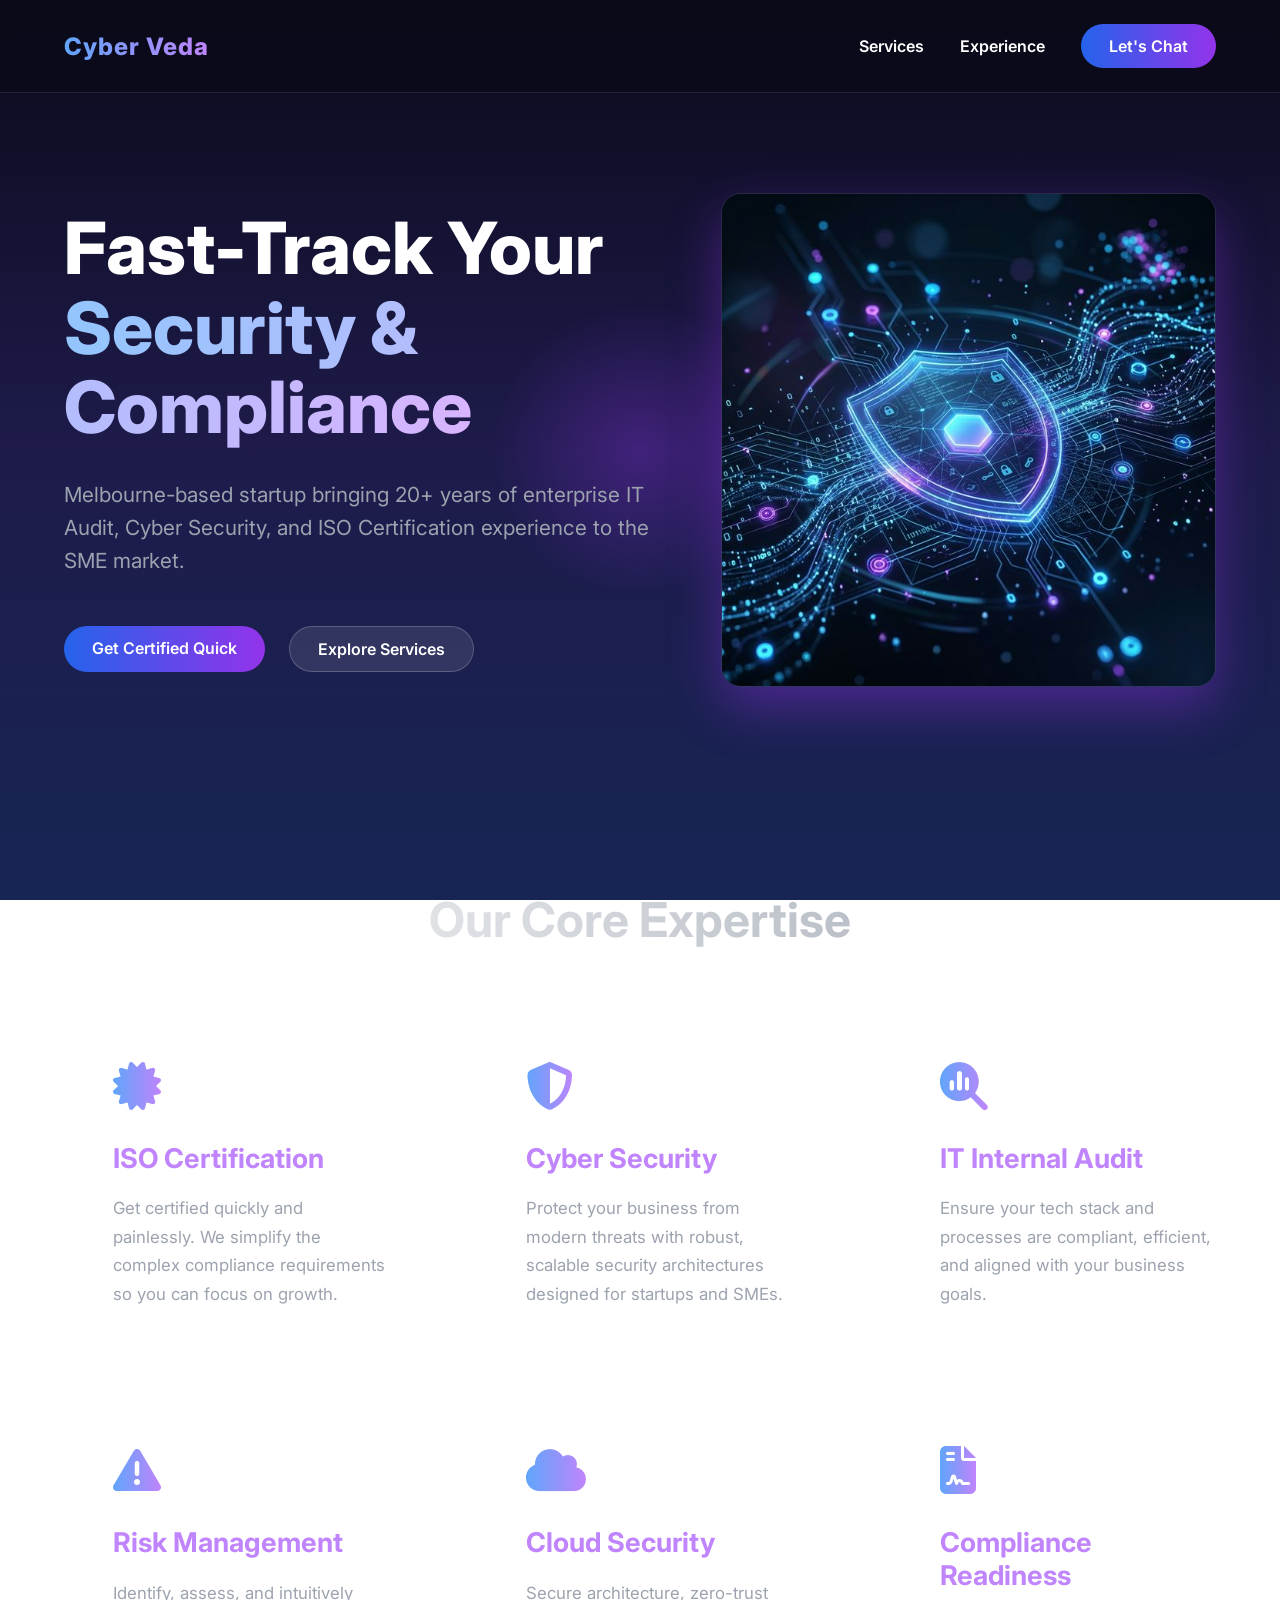
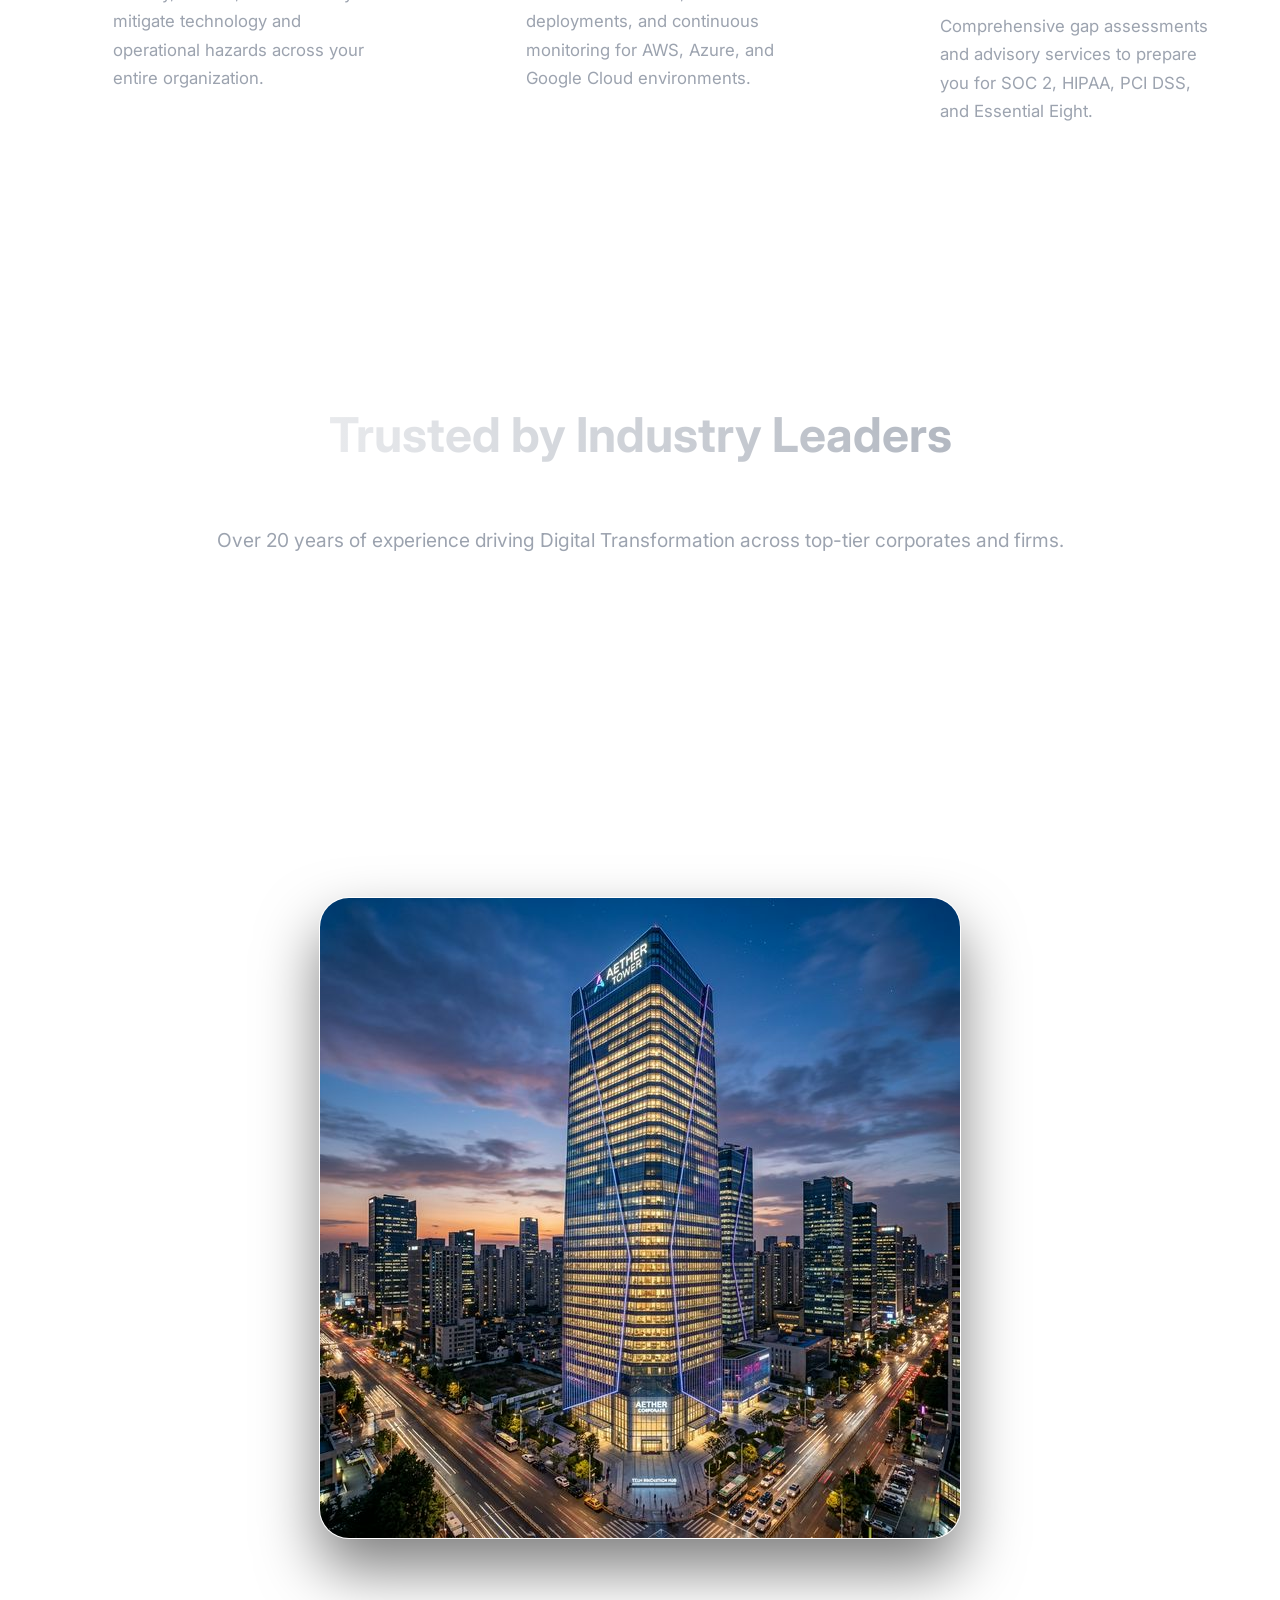
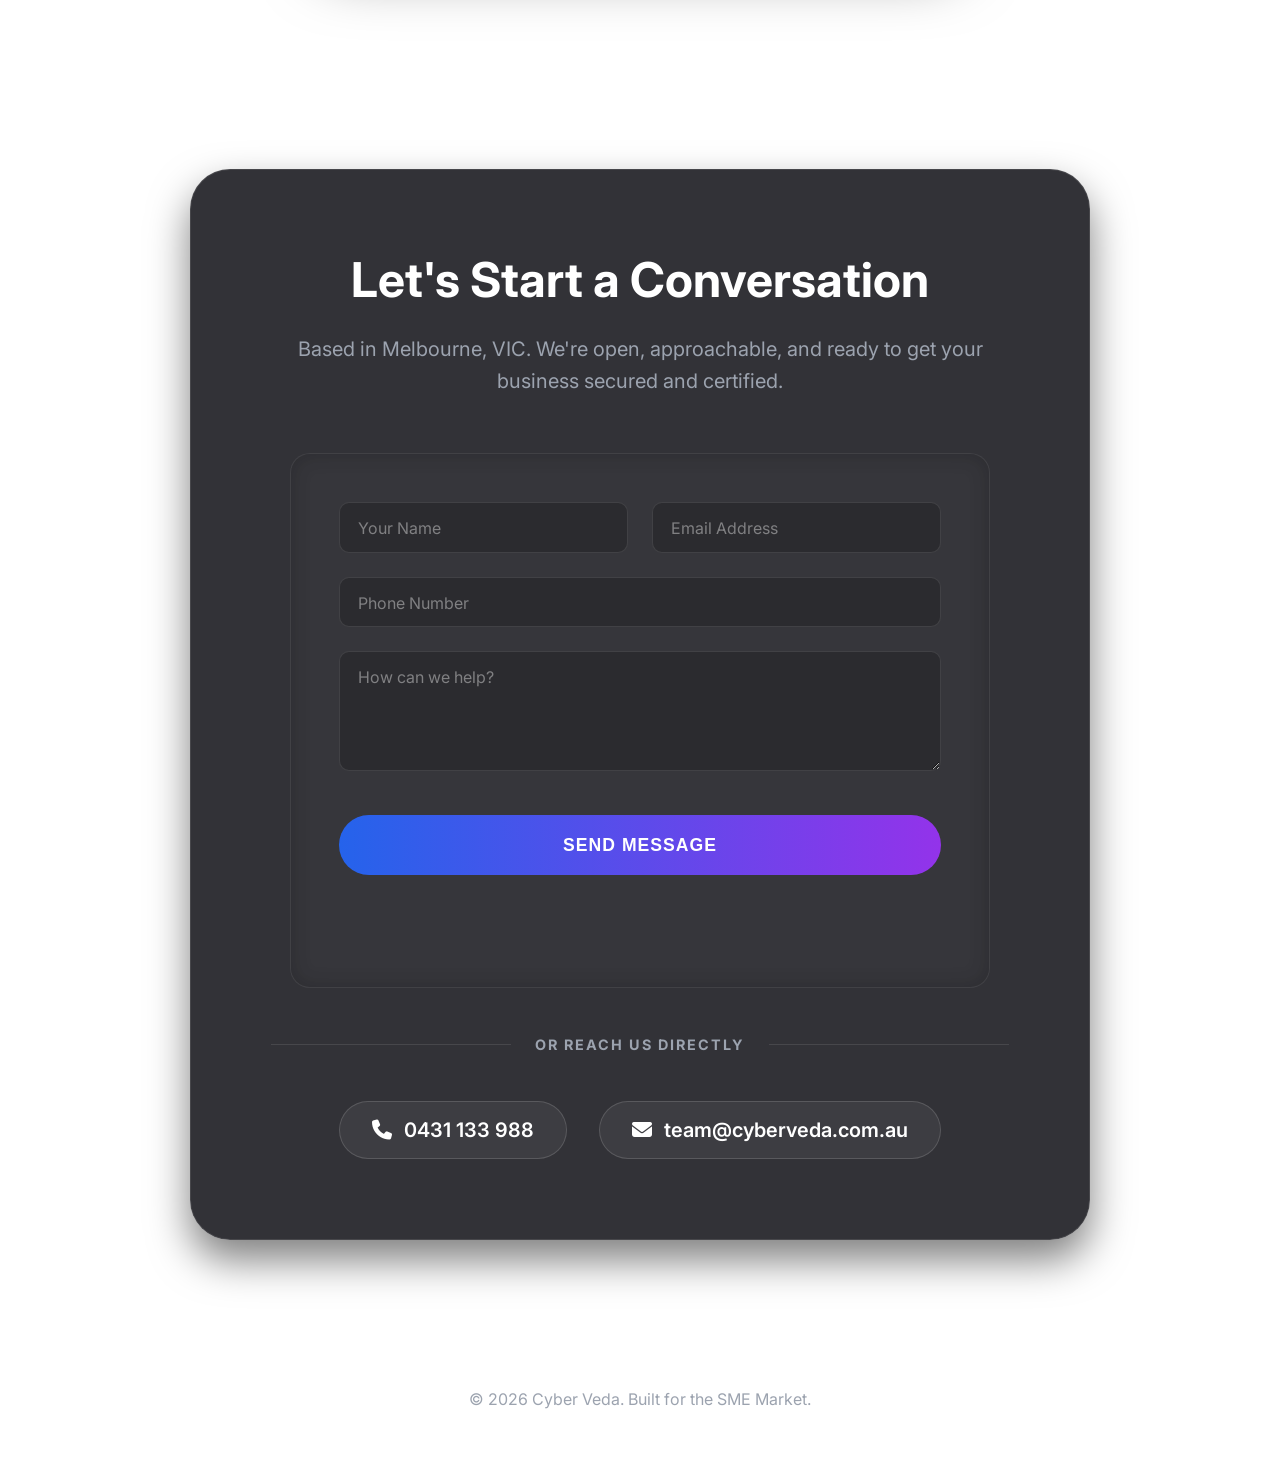
==== commit 0c016958: "contact form" ====
--- a/index.html
+++ b/index.html
@@ -106,7 +106,7 @@
             <h2>Let's Start a Conversation</h2>
             <p>Based in Melbourne, VIC. We're open, approachable, and ready to get your business secured and certified.</p>
             
-            <form id="contact-form" class="contact-form">
+            <form id="contact-form" action="https://formspree.io/f/xaqpkqoa" method="POST" class="contact-form">
                 <div class="form-row">
                     <div class="form-group floating">
                         <input type="text" id="name" name="name" placeholder=" " required>
@@ -116,6 +116,11 @@
                         <input type="email" id="email" name="email" placeholder=" " required>
                         <label for="email">Email Address</label>
                     </div>
+                </div>
+                <!-- Added Phone Number Field -->
+                <div class="form-group floating">
+                    <input type="tel" id="phone" name="phone" placeholder=" " required>
+                    <label for="phone">Phone Number</label>
                 </div>
                 <div class="form-group floating">
                     <textarea id="message" name="message" placeholder=" " rows="4" required></textarea>
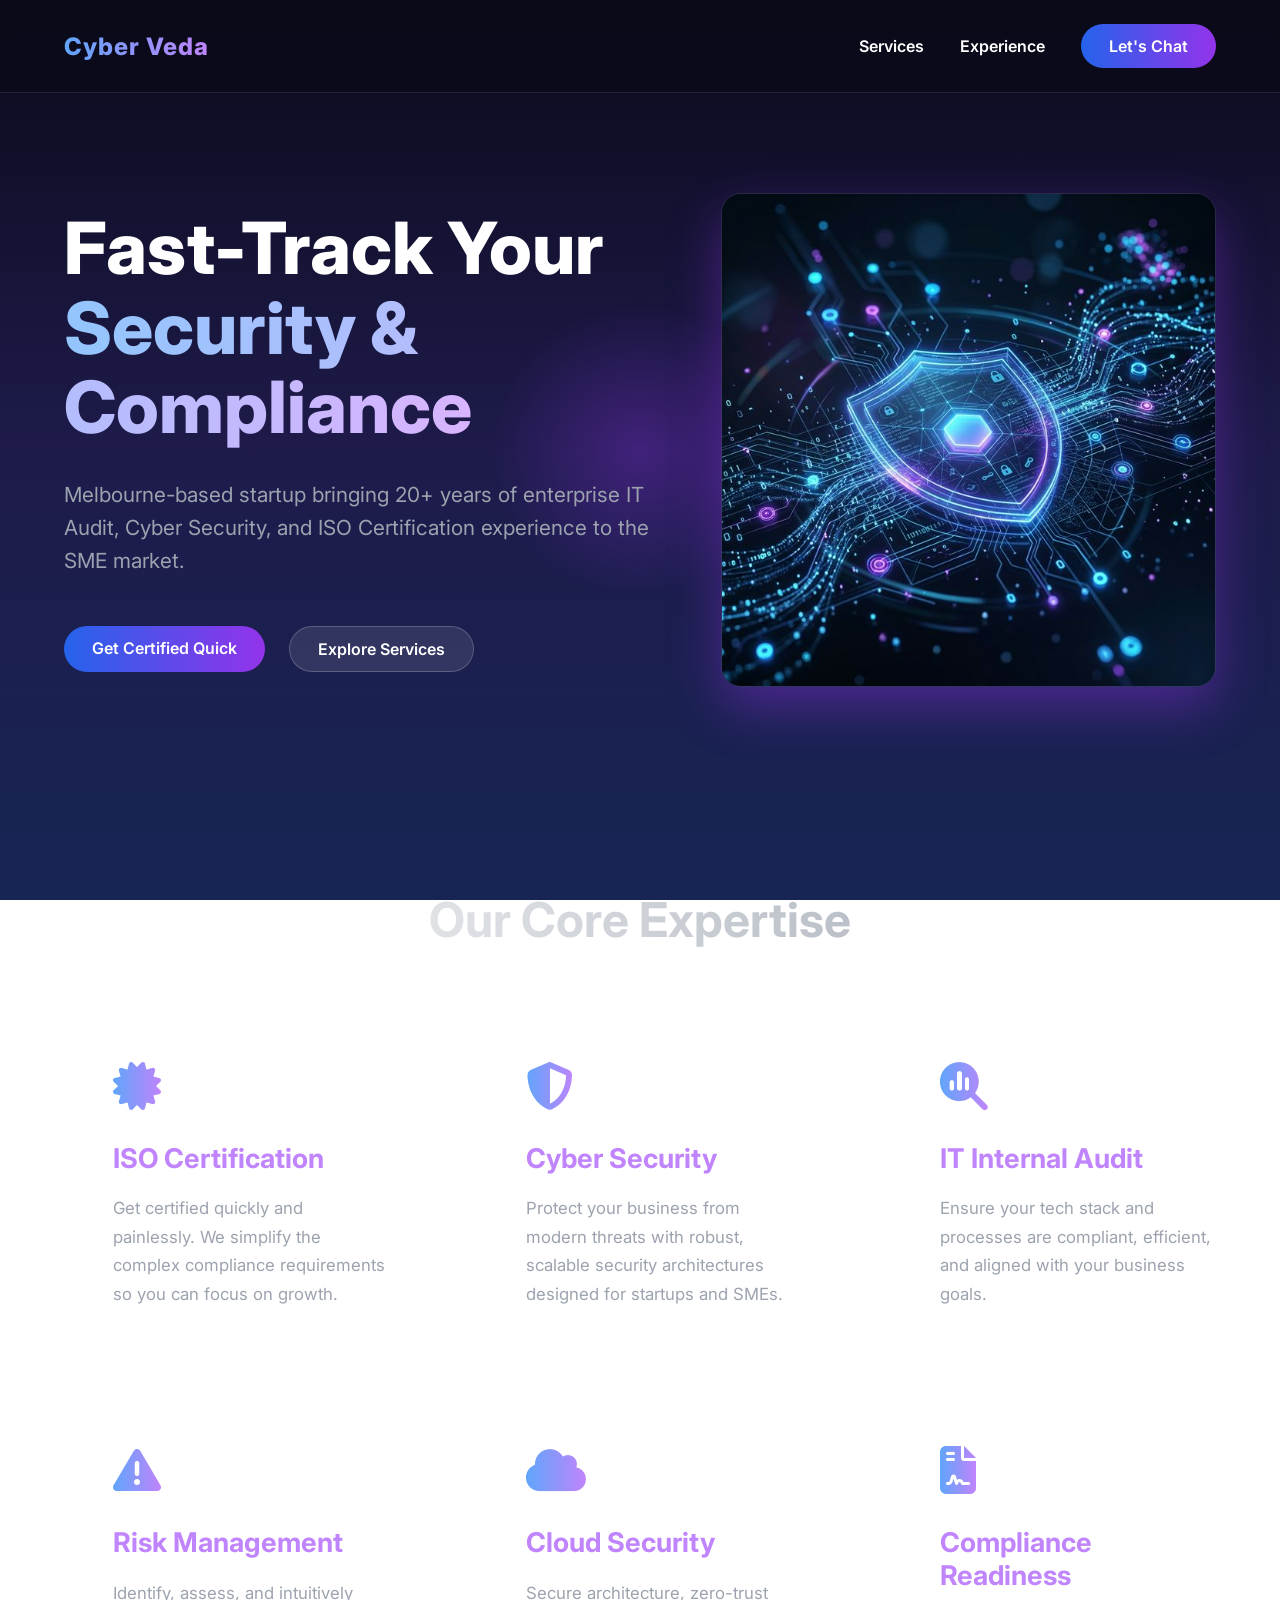
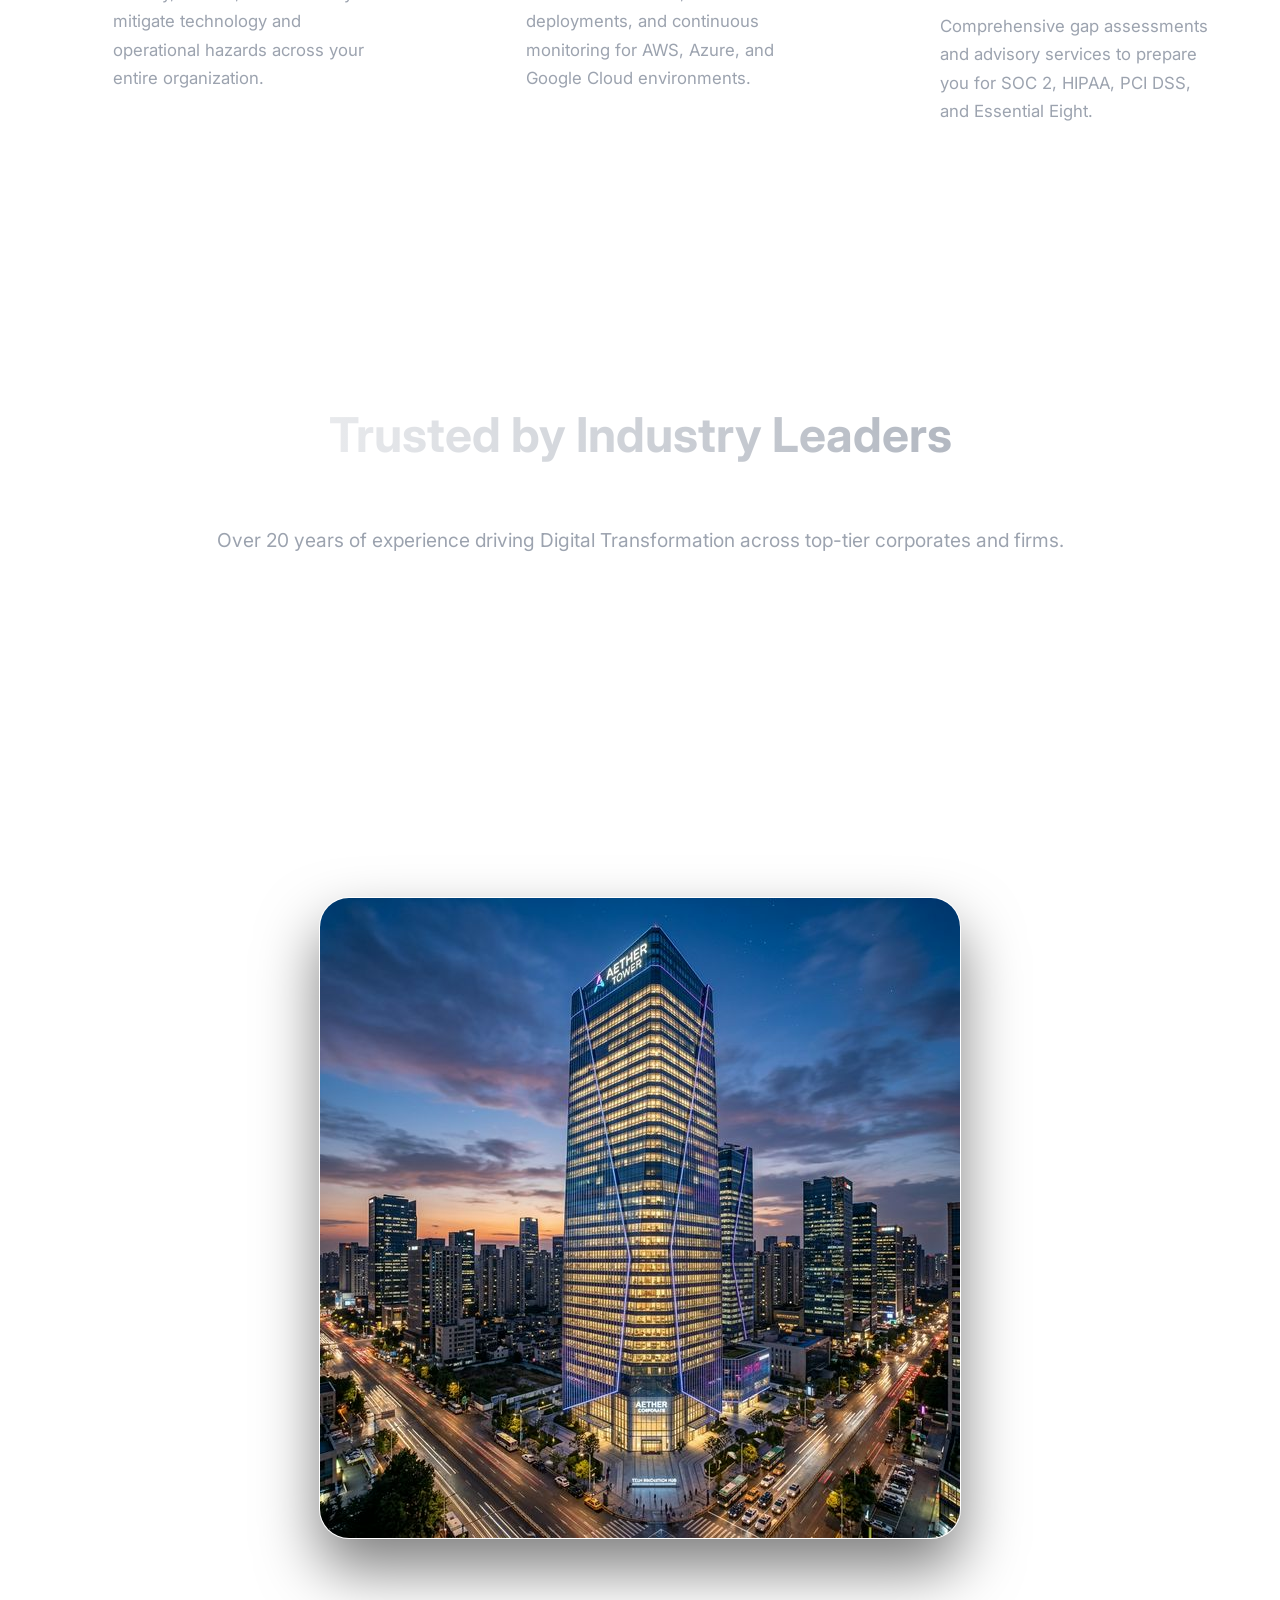
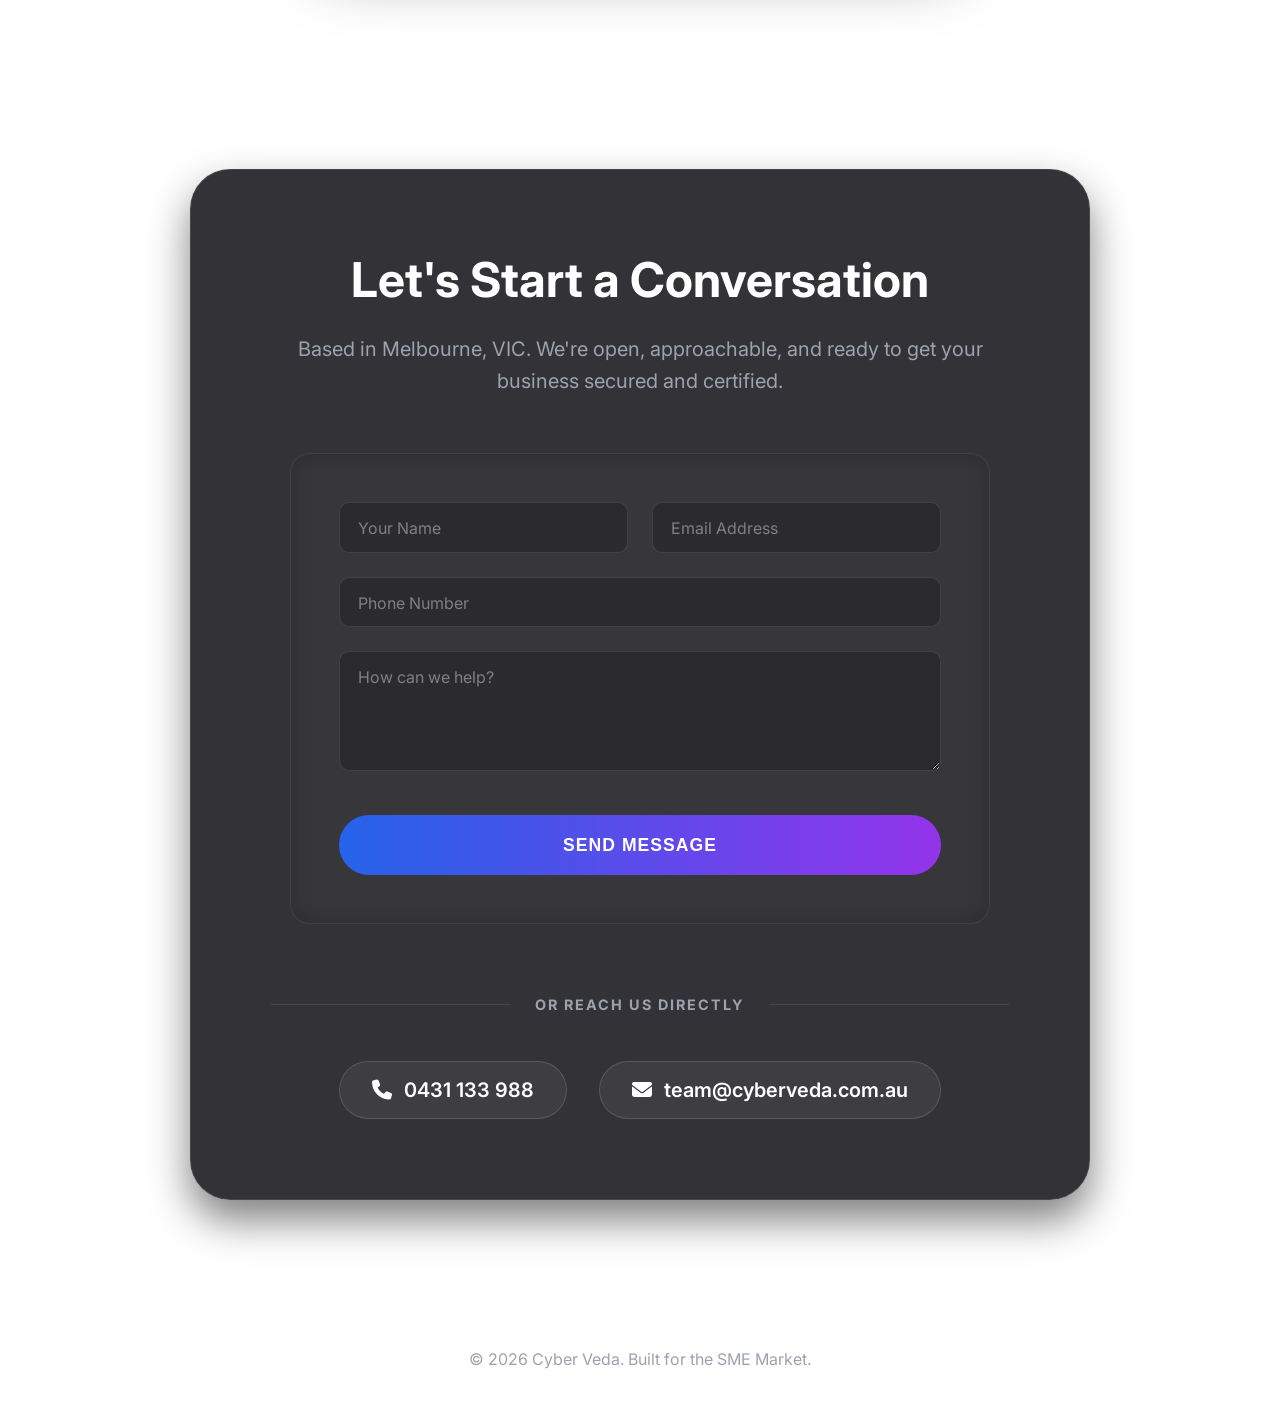
==== commit da764aa2: "update contact form" ====
--- a/index.html
+++ b/index.html
@@ -127,8 +127,8 @@
                     <label for="message">How can we help?</label>
                 </div>
                 <button type="submit" class="btn-primary form-submit-btn">Send Message</button>
-                <div id="form-status" class="form-status"></div>
             </form>
+            <div id="form-status" class="form-status"></div>
 
             <div class="contact-divider"><span>OR REACH US DIRECTLY</span></div>
 
--- a/styles.css
+++ b/styles.css
@@ -487,8 +487,16 @@
     text-align: center;
     font-weight: 600;
     min-height: 24px;
-}
-.form-status.success { color: #10b981; }
+    font-size: 1.1rem;
+    transition: all 0.3s ease;
+}
+.form-status.success { 
+    color: #10b981; 
+    padding: 2rem;
+    background: rgba(16, 185, 129, 0.1);
+    border-radius: 12px;
+    border: 1px solid rgba(16, 185, 129, 0.2);
+}
 .form-status.error { color: #ef4444; }
 
 footer {
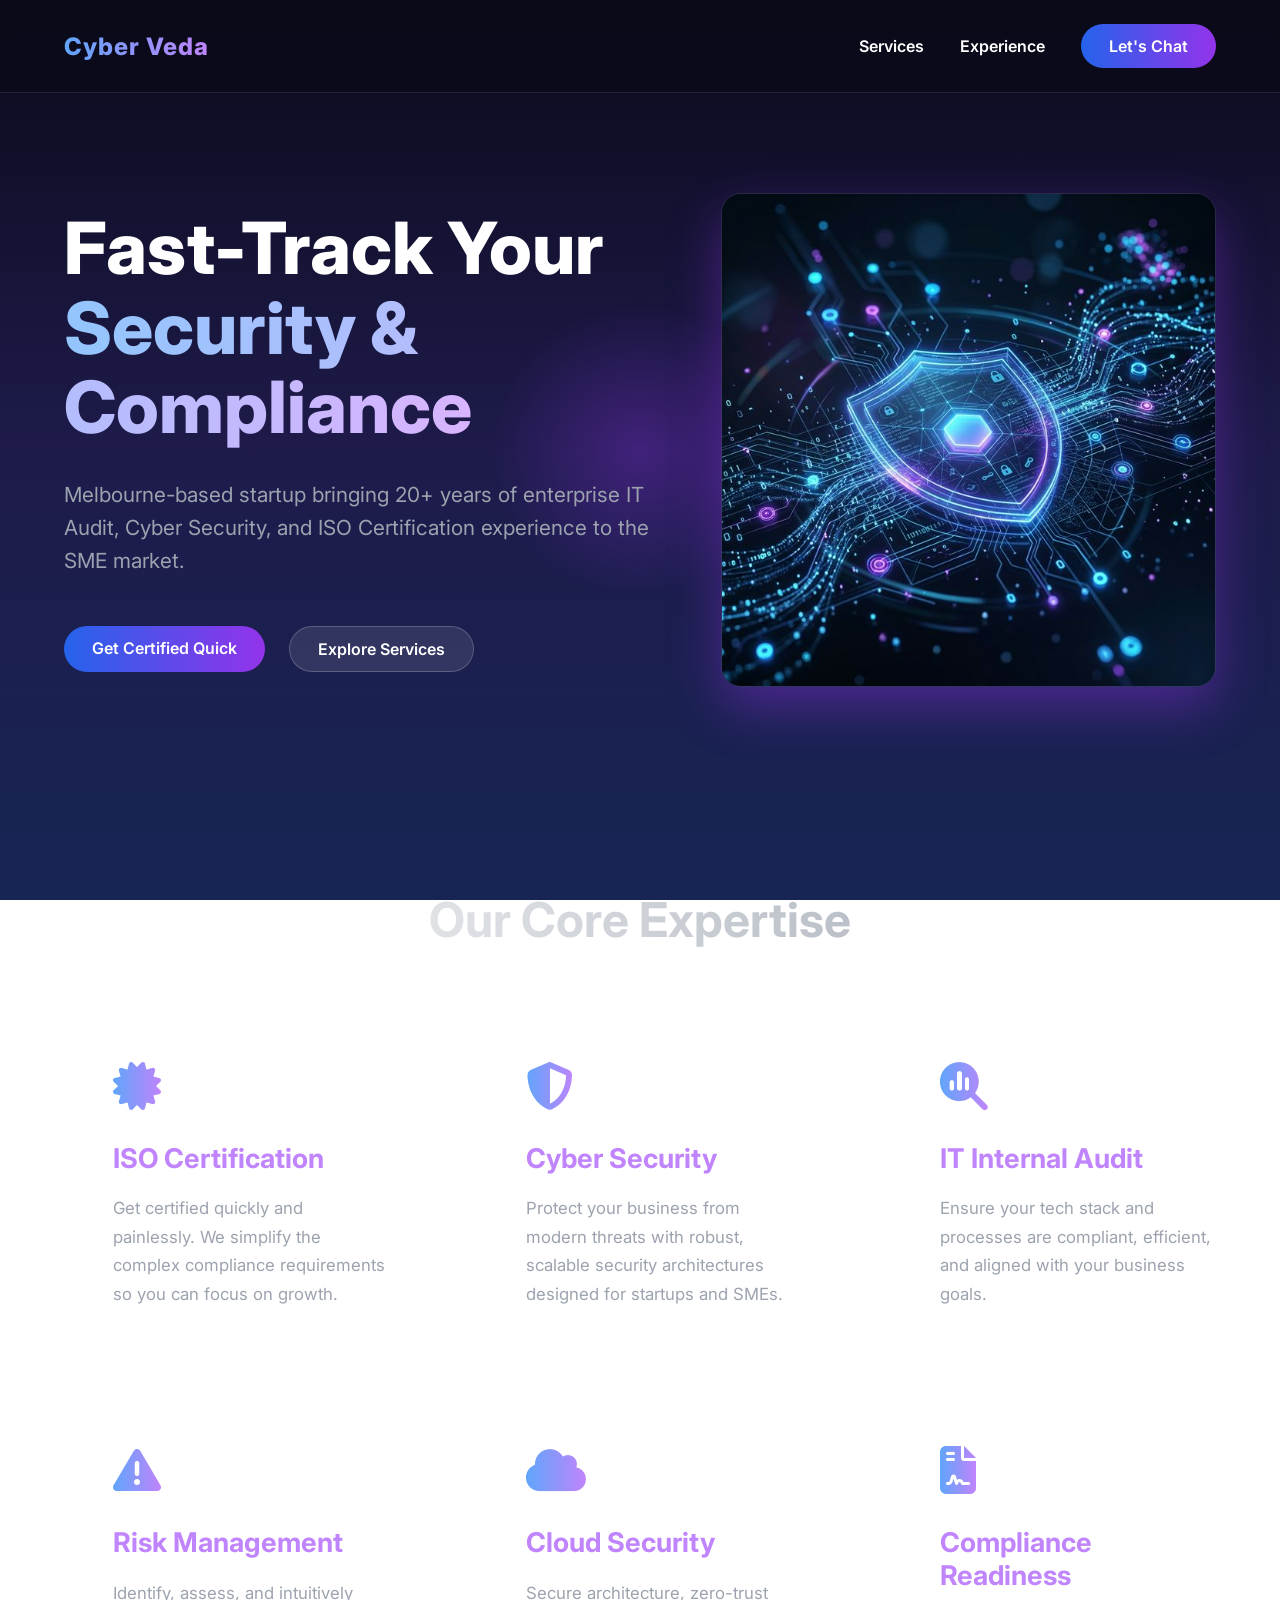
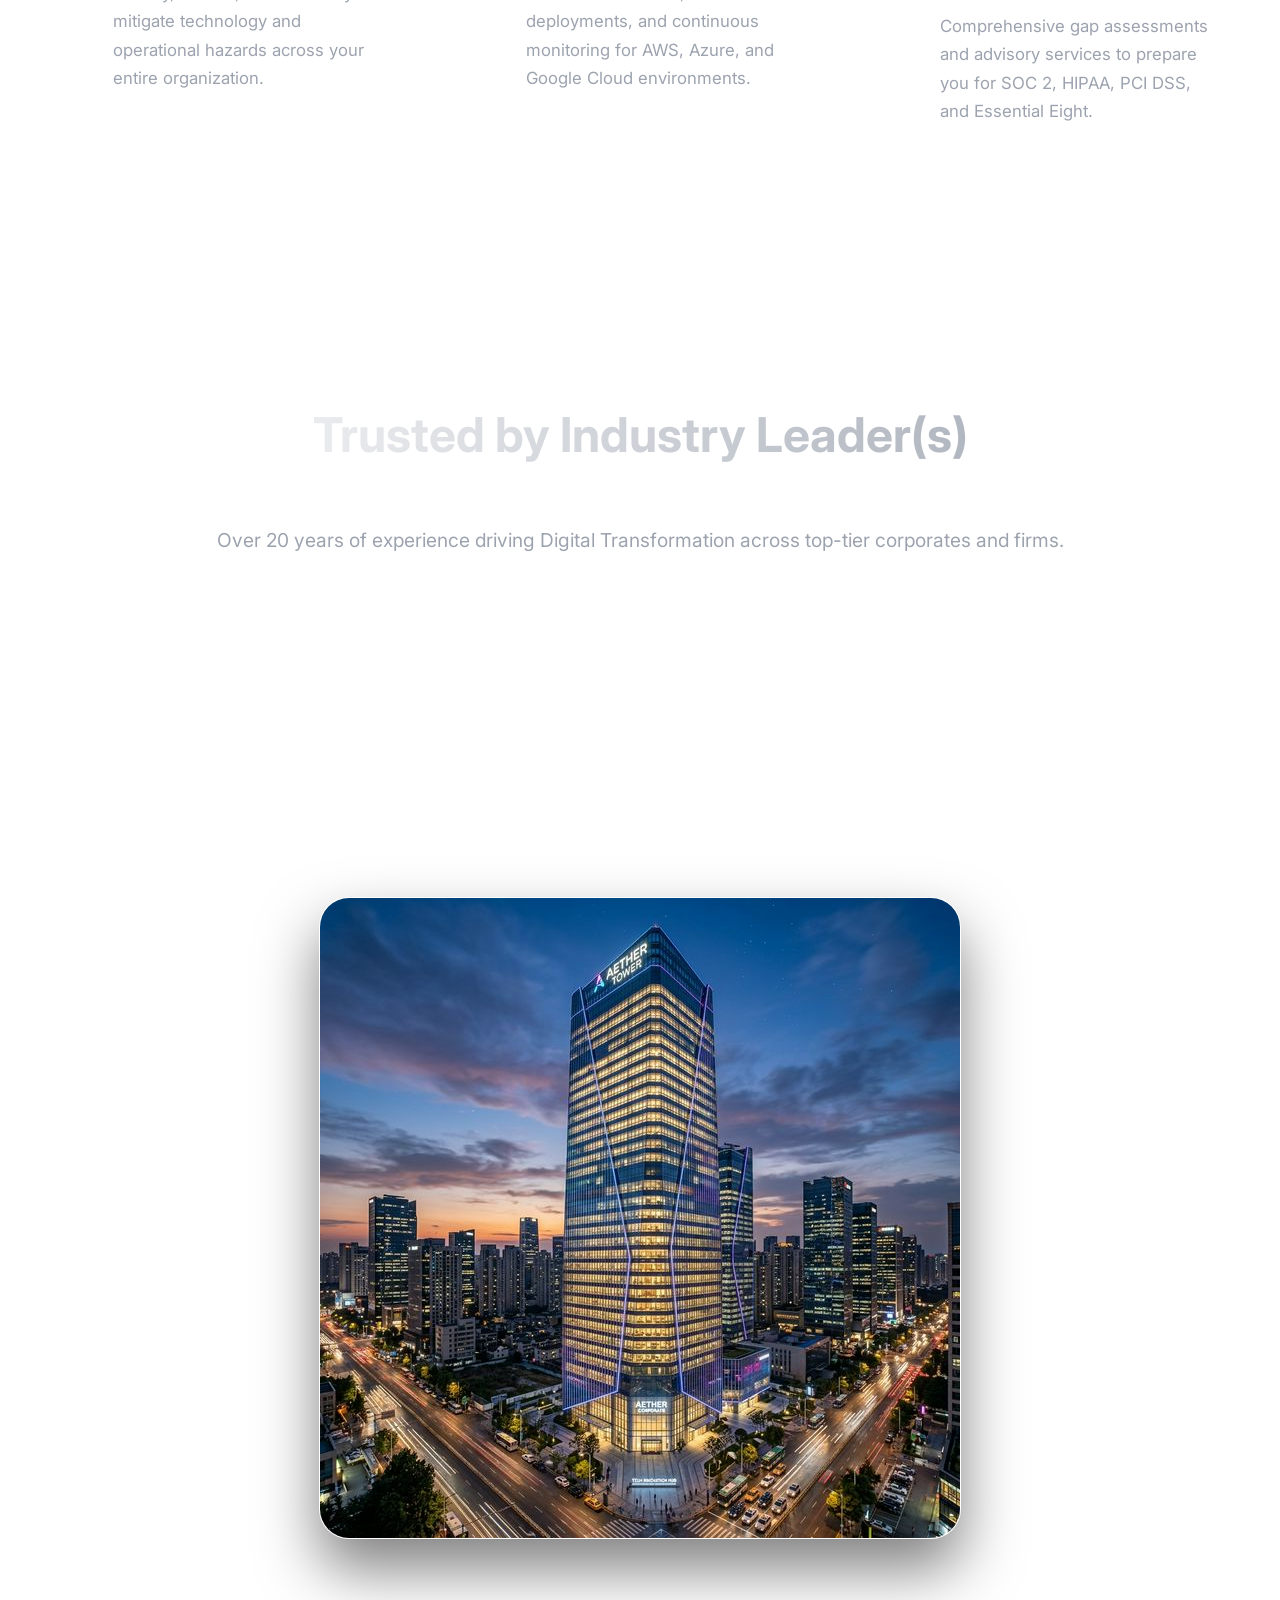
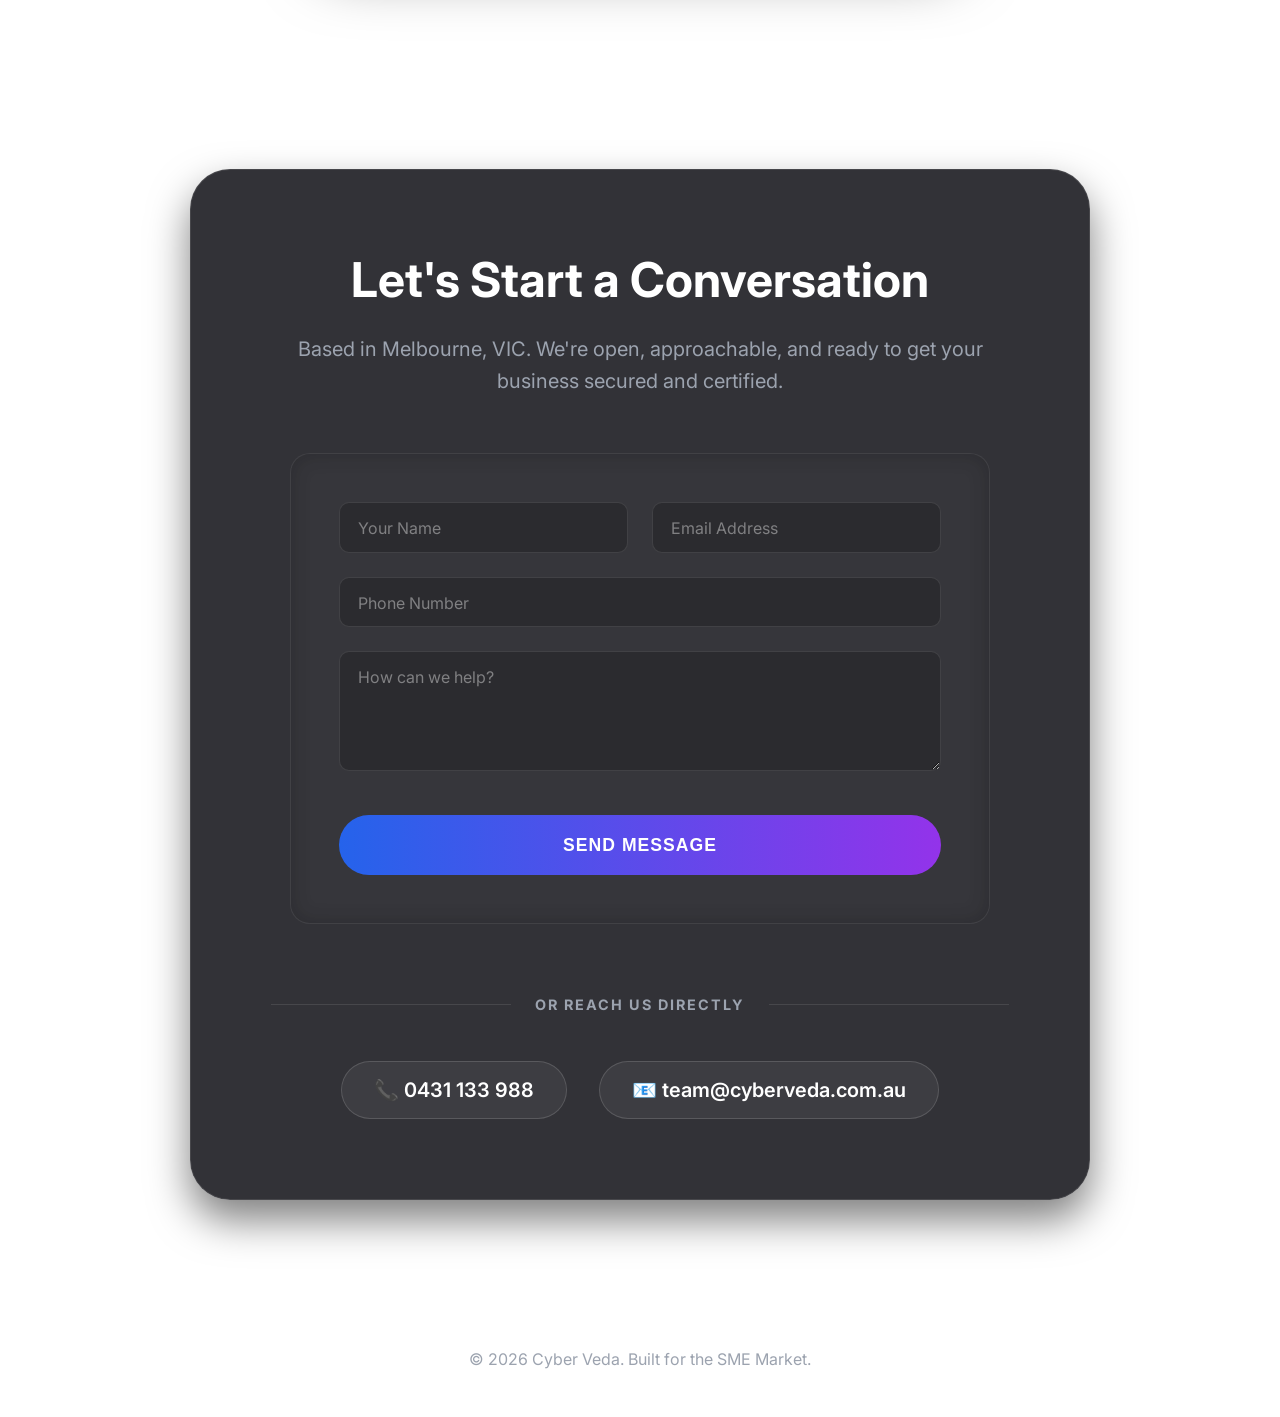
==== commit b717c37d: "testing" ====
--- a/index.html
+++ b/index.html
@@ -75,7 +75,7 @@
     </section>
 
     <section id="experience" class="experience">
-        <h2>Trusted by Industry Leaders</h2>
+        <h2>Trusted by Industry Leader(s)</h2>
         <p>Over 20 years of experience driving Digital Transformation across top-tier corporates and firms.</p>
         
         <div class="marquee-container">
@@ -133,8 +133,8 @@
             <div class="contact-divider"><span>OR REACH US DIRECTLY</span></div>
 
             <div class="contact-details">
-                <a href="tel:0431133988" class="contact-link"><i class="fa-solid fa-phone"></i> 0431 133 988</a>
-                <a href="mailto:team@cyberveda.com.au" class="contact-link"><i class="fa-solid fa-envelope"></i> team@cyberveda.com.au</a>
+                <a href="tel:0431133988" class="contact-link">📞 0431 133 988</a>
+                <a href="mailto:team@cyberveda.com.au" class="contact-link">📧 team@cyberveda.com.au</a>
             </div>
         </div>
     </section>
--- a/styles.css
+++ b/styles.css
@@ -496,6 +496,7 @@
     background: rgba(16, 185, 129, 0.1);
     border-radius: 12px;
     border: 1px solid rgba(16, 185, 129, 0.2);
+    margin-bottom: 3rem;
 }
 .form-status.error { color: #ef4444; }
 
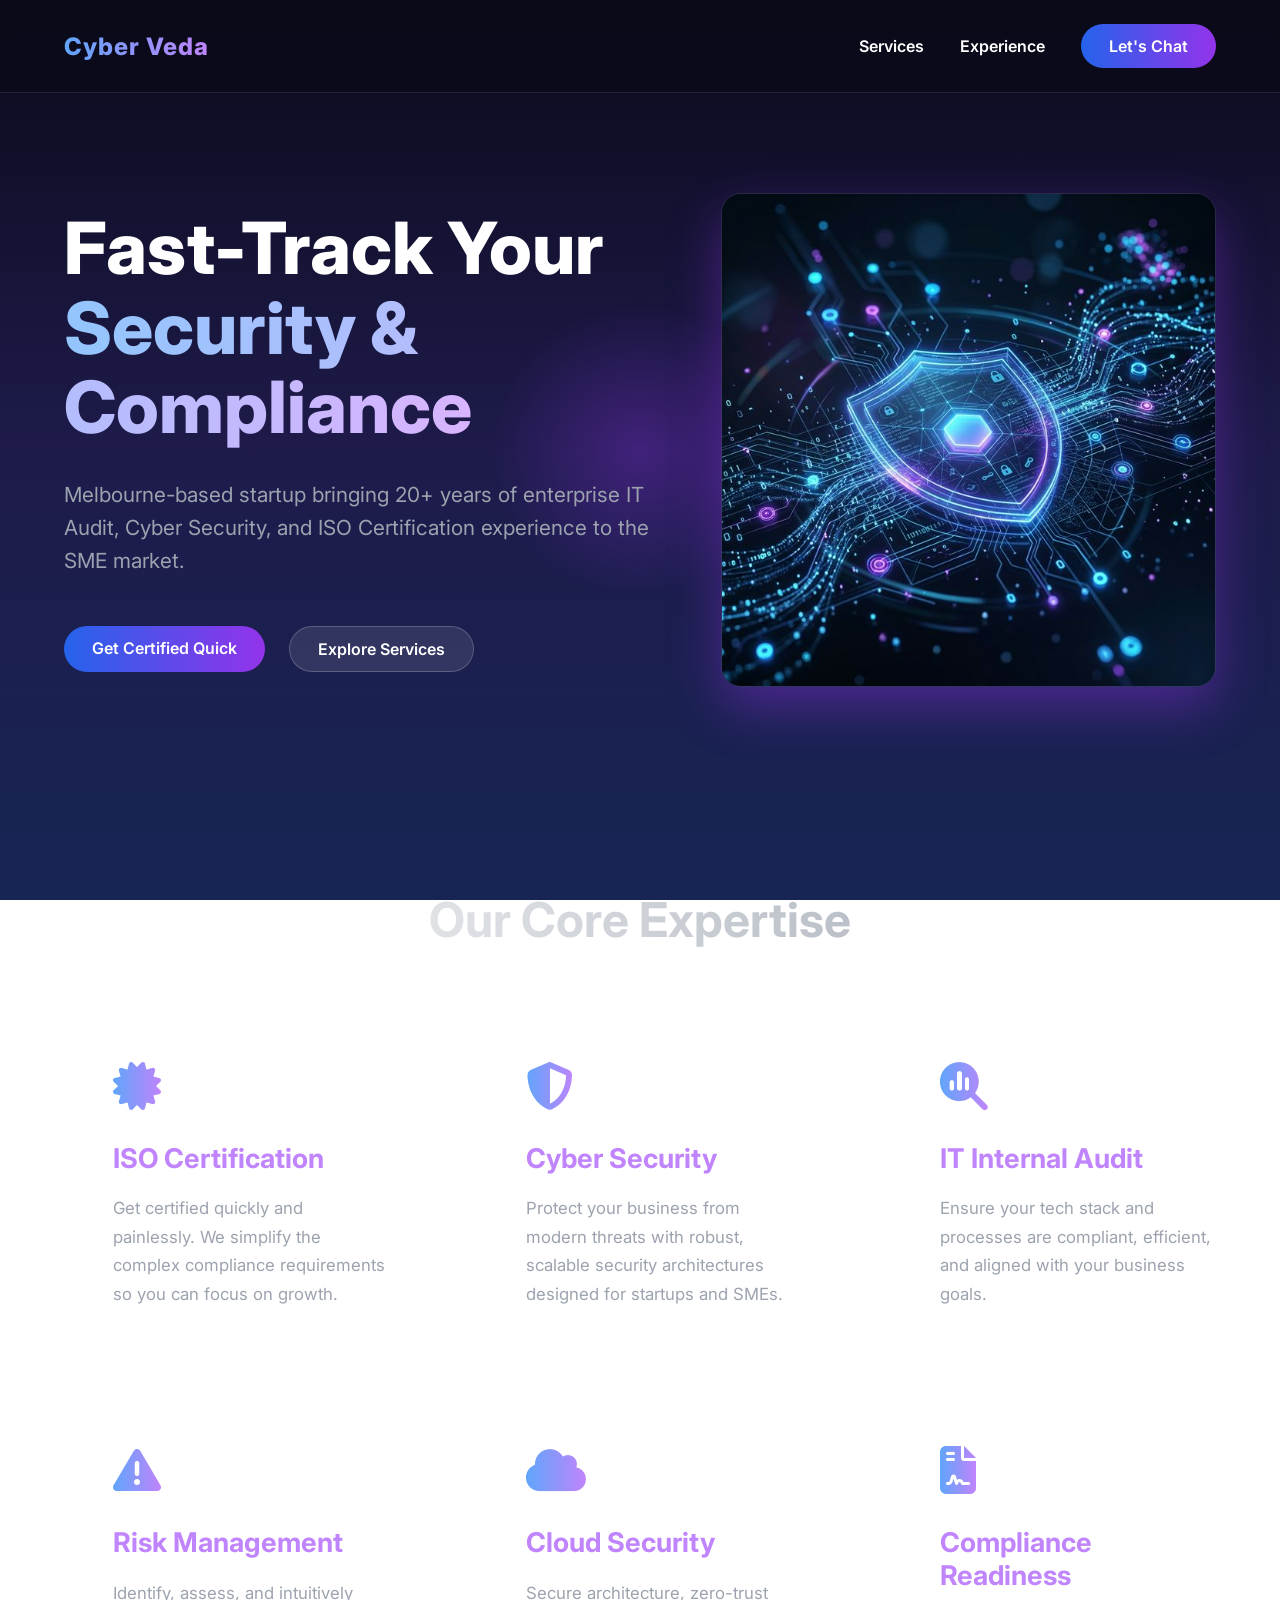
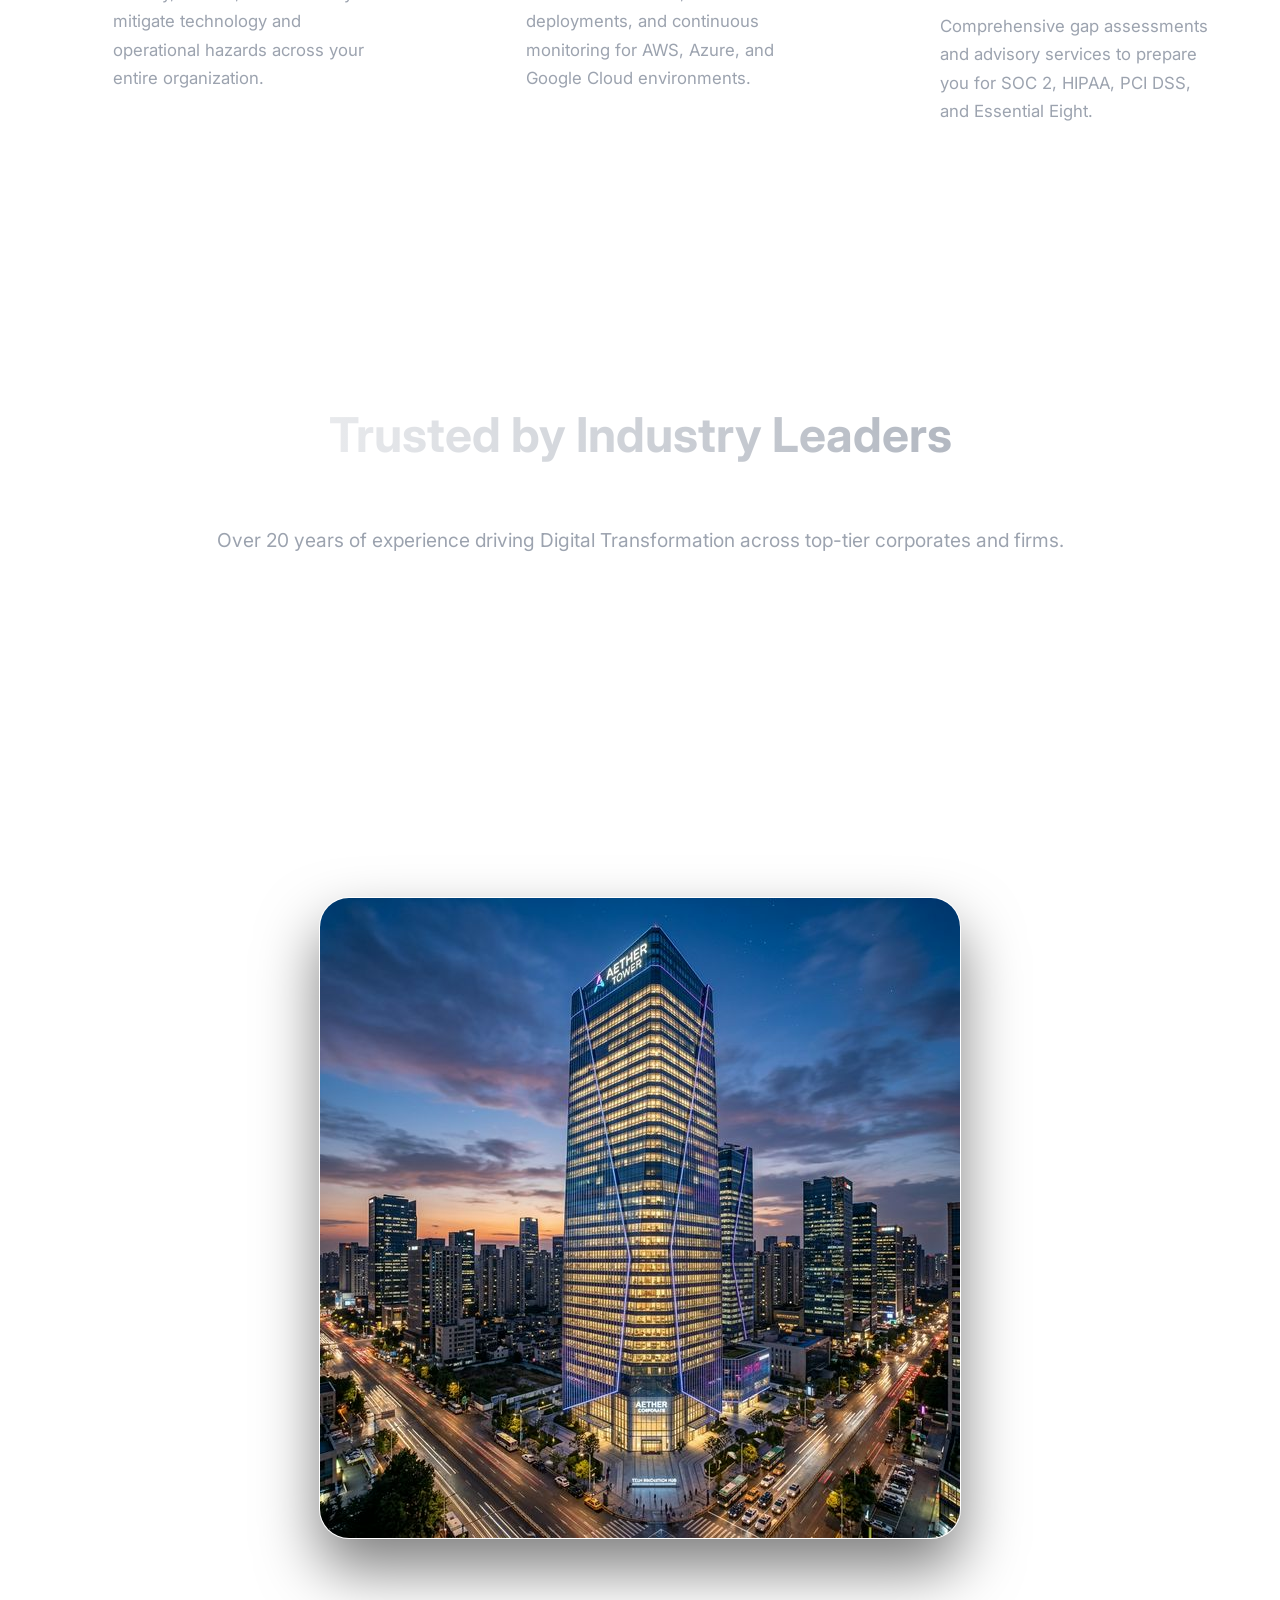
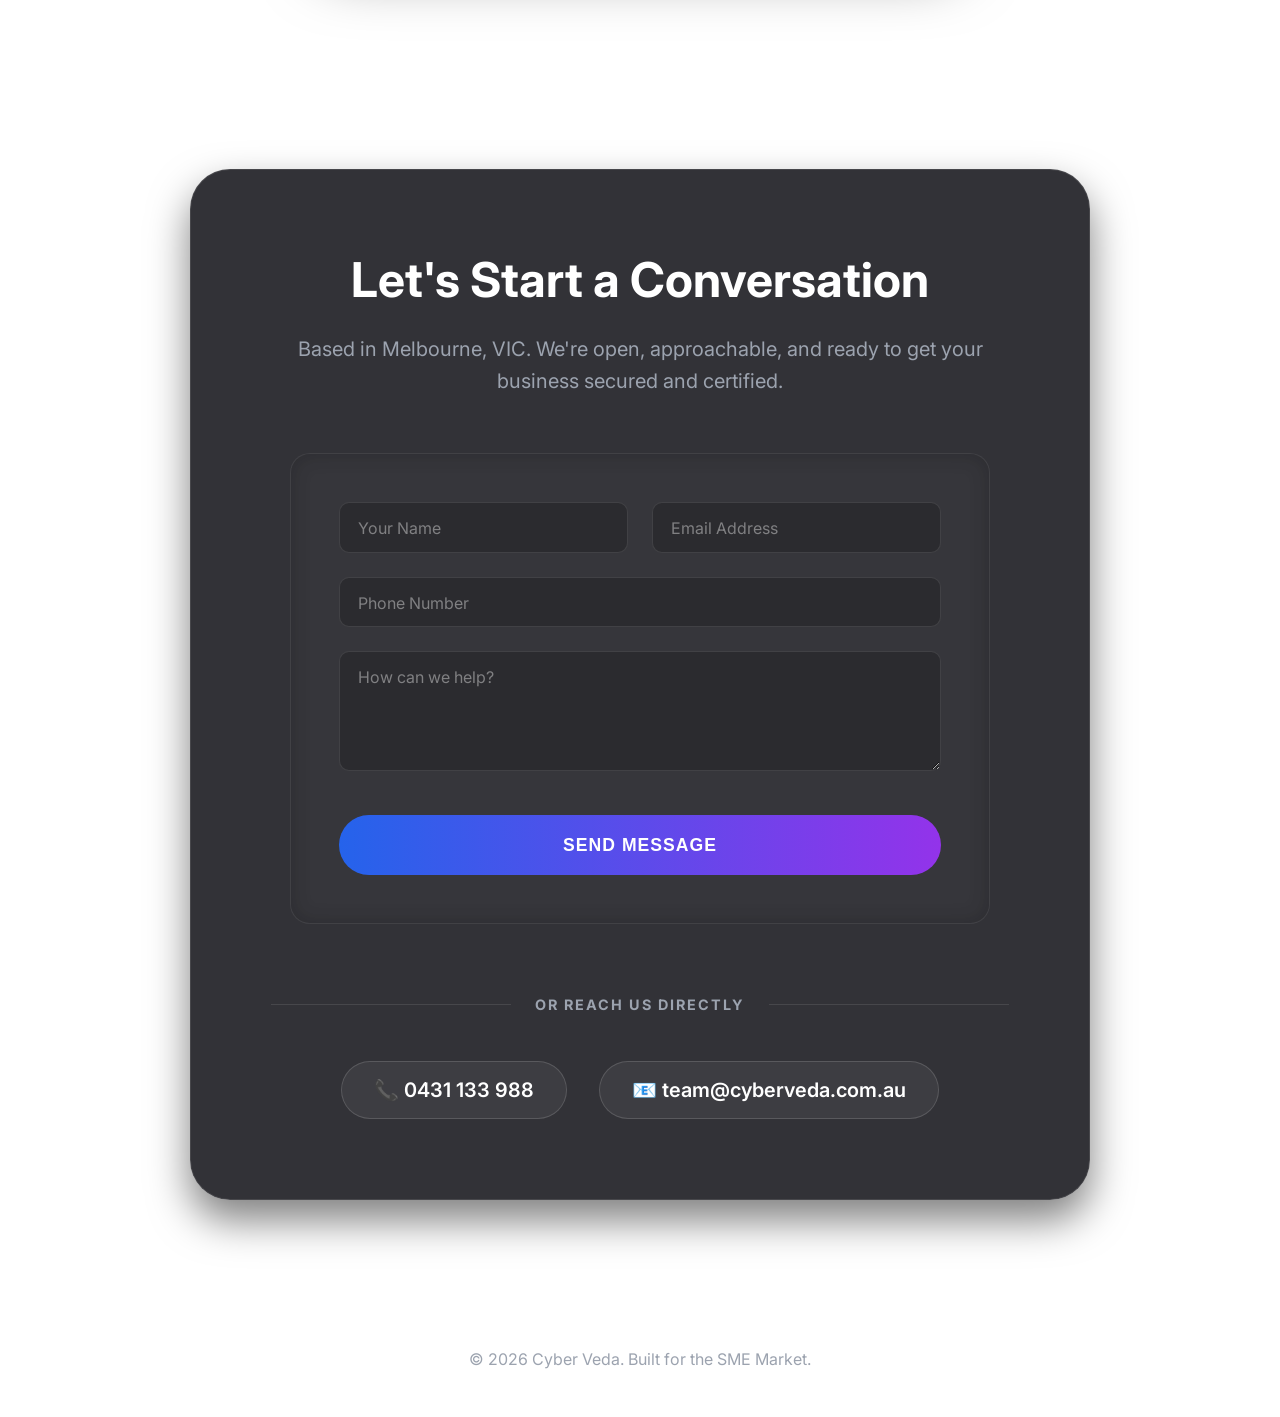
==== commit 0ccb26e3: "yes" ====
--- a/index.html
+++ b/index.html
@@ -75,7 +75,7 @@
     </section>
 
     <section id="experience" class="experience">
-        <h2>Trusted by Industry Leader(s)</h2>
+        <h2>Trusted by Industry Leaders</h2>
         <p>Over 20 years of experience driving Digital Transformation across top-tier corporates and firms.</p>
         
         <div class="marquee-container">
